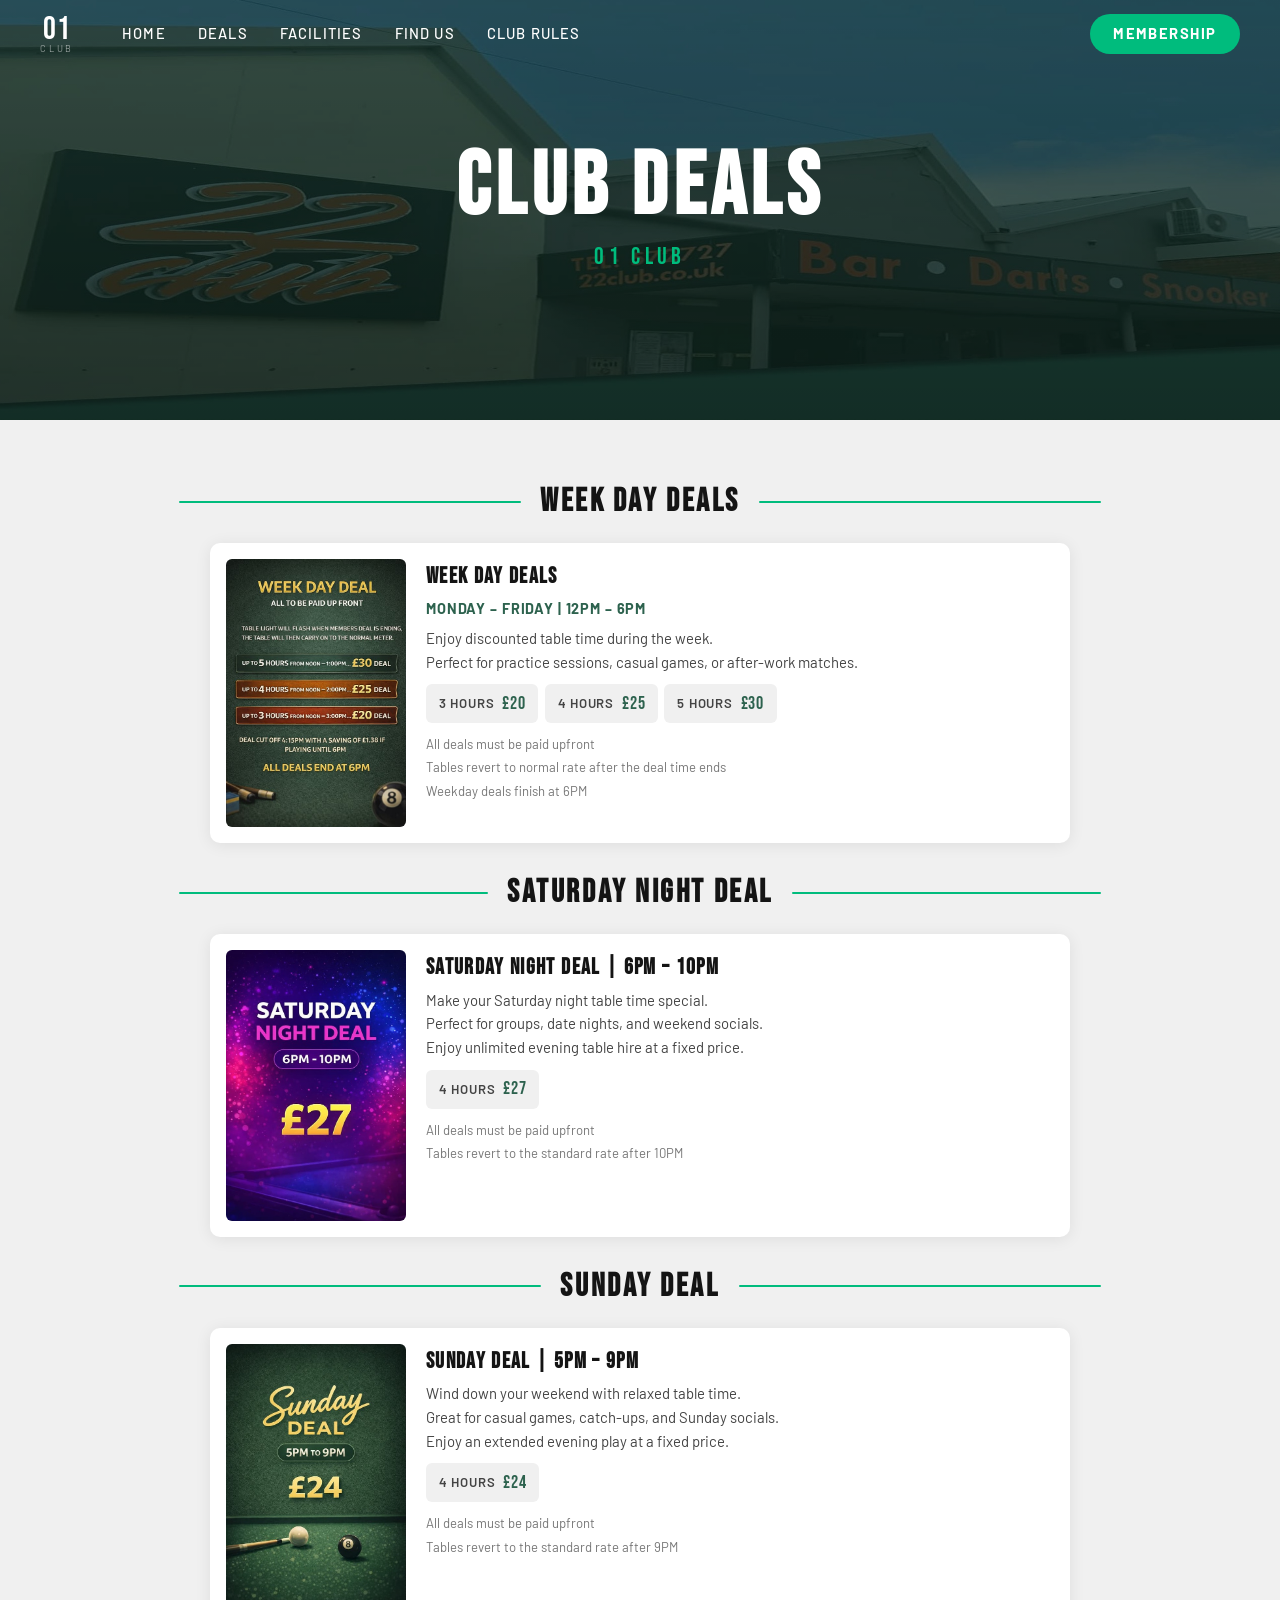
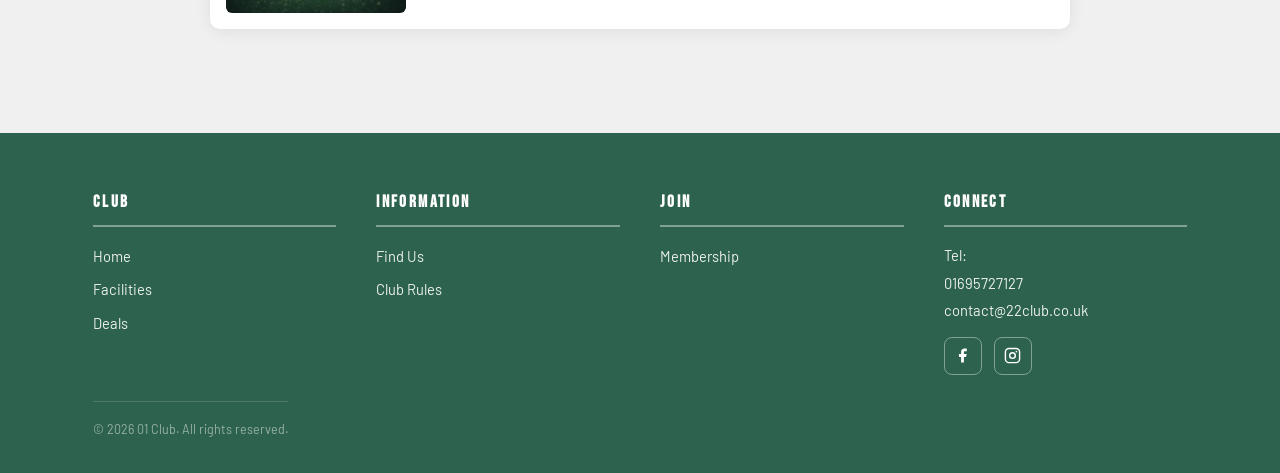
==== club-deals.html @ 0e2f5e34 "add club deals page" ====
<!DOCTYPE html>
<html lang="en">
<head>
    <meta charset="UTF-8" />
    <meta name="viewport" content="width=device-width, initial-scale=1.0" />
    <title>Club Deals – 01 Club</title>
    <meta name="description" content="01 Club is a social snooker and pool club offering professional tables, darts, and a fully stocked bar.">
    <link rel="preconnect" href="https://fonts.googleapis.com" fetchpriority="high" />
    <link rel="preconnect" href="https://fonts.gstatic.com" crossorigin fetchpriority="high" />
    <link href="https://fonts.googleapis.com/css2?family=Bebas+Neue&family=Barlow:wght@300;400;500;600;700&display=swap" rel="stylesheet" />
    <link rel="stylesheet" href="css/style.css" />
    <link rel="stylesheet" href="css/grid.css" />
</head>
<body>
    <!-- Navigation -->
    <nav class="site-nav" role="navigation" aria-label="Main navigation">
        <div class="nav-inner">
        <a href="index.html" class="nav-logo" aria-label="01 Club – Home">
            <span class="logo-number">01</span>
            <span class="logo-word">Club</span>
        </a>
        <ul class="nav-links" role="list">
            <li><a href="index.html">Home</a></li>
            <li><a href="club-deals.html">Deals</a></li>
            <li><a href="index.html#facilities">Facilities</a></li>
            <li><a href="index.html#find-us">Find Us</a></li>
            <li><a href="club-rules.html">Club Rules</a></li>
        </ul>
        <a href="membership.html" class="nav-cta" aria-current="page">Membership</a>
        <button class="hamburger" aria-controls="mobile-menu" aria-expanded="false" aria-label="Open navigation menu">
            <span></span><span></span><span></span>
        </button>
        </div>
    </nav>
    <!-- Mobile drawer -->
    <nav id="mobile-menu" class="mobile-drawer" aria-label="Mobile navigation">
        <ul role="list">
        <li><a href="index.html">Home</a></li>
        <li><a href="club-deals.html">Deals</a></li>
        <li><a href="index.html#facilities">Facilities</a></li>
        <li><a href="index.html#find-us">Find Us</a></li>
        <li><a href="club-rules.html">Club Rules</a></li>
        </ul>
    </nav>
    <!-- Hero -->
    <header class="hero" role="banner">
        <img src="images/club_deals_hero_banner.jpg" alt="01 Club bar area" fetchpriority="high" />
        <span class="hero-overlay" aria-hidden="true"></span>
        <div class="hero-content">
        <h1>Club Deals</h1>
        <p>01 Club</p>
        </div>
    </header>
    <!-- Main content -->
    <main>
        <!-- Week Day Deals -->
        <section class="deal-section" aria-labelledby="weekday-heading">
        <header class="section-header">
            <span class="rule-line" aria-hidden="true"></span>
            <h2 id="weekday-heading">Week Day Deals</h2>
            <span class="rule-line" aria-hidden="true"></span>
        </header>
        <article class="deal-card">
            <img src="images/weekday_deal_image.jpg" alt="Week Day Deal promotional image" class="deal-img" />
            <section class="deal-body">
            <h3>Week Day Deals</h3>
            <p class="deal-time">Monday – Friday | 12PM – 6PM</p>
            <p class="deal-desc">Enjoy discounted table time during the week.<br>Perfect for practice sessions, casual games, or after-work matches.</p>
            <ul class="deal-prices" role="list">
                <li><span class="deal-duration">3 Hours</span><span class="deal-price">£20</span></li>
                <li><span class="deal-duration">4 Hours</span><span class="deal-price">£25</span></li>
                <li><span class="deal-duration">5 Hours</span><span class="deal-price">£30</span></li>
            </ul>
            <ul class="deal-notes" role="list">
                <li>All deals must be paid upfront</li>
                <li>Tables revert to normal rate after the deal time ends</li>
                <li>Weekday deals finish at 6PM</li>
            </ul>
            </section>
        </article>
        </section>
        <!-- Saturday Night Deal -->
        <section class="deal-section" aria-labelledby="saturday-heading">
        <header class="section-header">
            <span class="rule-line" aria-hidden="true"></span>
            <h2 id="saturday-heading">Saturday Night Deal</h2>
            <span class="rule-line" aria-hidden="true"></span>
        </header>
        <article class="deal-card">
            <img src="images/saturday_night_deal_image.jpg" alt="Saturday Night Deal promotional image" class="deal-img" />
            <section class="deal-body">
            <h3>Saturday Night Deal | 6PM – 10PM</h3>
            <p class="deal-desc">Make your Saturday night table time special.<br>Perfect for groups, date nights, and weekend socials.<br>Enjoy unlimited evening table hire at a fixed price.</p>
            <ul class="deal-prices" role="list">
                <li><span class="deal-duration">4 Hours</span><span class="deal-price">£27</span></li>
            </ul>
            <ul class="deal-notes" role="list">
                <li>All deals must be paid upfront</li>
                <li>Tables revert to the standard rate after 10PM</li>
            </ul>
            </section>
        </article>
        </section>
        <!-- Sunday Deal -->
        <section class="deal-section" aria-labelledby="sunday-heading">
        <header class="section-header">
            <span class="rule-line" aria-hidden="true"></span>
            <h2 id="sunday-heading">Sunday Deal</h2>
            <span class="rule-line" aria-hidden="true"></span>
        </header>
        <article class="deal-card">
            <img src="images/sunday_deal_image.jpg" alt="Sunday Deal promotional image" class="deal-img" />
            <section class="deal-body">
            <h3>Sunday Deal | 5PM – 9PM</h3>
            <p class="deal-desc">Wind down your weekend with relaxed table time.<br>Great for casual games, catch-ups, and Sunday socials.<br>Enjoy an extended evening play at a fixed price.</p>
            <ul class="deal-prices" role="list">
                <li><span class="deal-duration">4 Hours</span><span class="deal-price">£24</span></li>
            </ul>
            <ul class="deal-notes" role="list">
                <li>All deals must be paid upfront</li>
                <li>Tables revert to the standard rate after 9PM</li>
            </ul>
            </section>
        </article>
        </section>
    </main>
    <!-- Footer -->
    <footer>
        <div class="footer-inner">
        <div class="footer-grid">
            <section class="footer-col" aria-labelledby="footer-club">
            <h3 id="footer-club">Club</h3>
            <ul role="list">
                <li><a href="index.html">Home</a></li>
                <li><a href="index.html#facilities">Facilities</a></li>
                <li><a href="club-deals.html">Deals</a></li>
            </ul>
            </section>
            <section class="footer-col" aria-labelledby="footer-info">
            <h3 id="footer-info">Information</h3>
            <ul role="list">
                <li><a href="index.html#find-us">Find Us</a></li>
                <li><a href="club-rules.html">Club Rules</a></li>
            </ul>
            </section>
            <section class="footer-col" aria-labelledby="footer-join">
            <h3 id="footer-join">Join</h3>
            <ul role="list">
                <li><a href="#top">Membership</a></li>
            </ul>
            </section>
            <section class="footer-col" aria-labelledby="footer-connect">
            <h3 id="footer-connect">Connect</h3>
            <address>
                <p>Tel: <a href="tel:01695727127">01695727127</a></p>
                <a href="mailto:contact@22club.co.uk">contact@22club.co.uk</a>
            </address>
            <nav class="social-links" aria-label="Social media links">
                <a href="https://www.facebook.com/22club/?locale=en_GB" target="_blank" rel="noopener noreferrer" aria-label="22 Club on Facebook (opens in new tab)">
                <svg viewBox="0 0 24 24" xmlns="http://www.w3.org/2000/svg" aria-hidden="true"><path d="M18 2h-3a5 5 0 0 0-5 5v3H7v4h3v8h4v-8h3l1-4h-4V7a1 1 0 0 1 1-1h3z"/></svg>
                </a>
                <a href="https://www.instagram.com/22club_ormskirk/?hl=en-gb" target="_blank" rel="noopener noreferrer" aria-label="22 Club on Instagram (opens in new tab)">
                <svg viewBox="0 0 24 24" xmlns="http://www.w3.org/2000/svg" aria-hidden="true">
                    <rect x="2" y="2" width="20" height="20" rx="5" ry="5" fill="none" stroke="currentColor" stroke-width="2"/>
                    <circle cx="12" cy="12" r="4" fill="none" stroke="currentColor" stroke-width="2"/>
                    <circle cx="17.5" cy="6.5" r="1.2"/>
                </svg>
                </a>
            </nav>
            </section>
        </div>
        <small class="footer-bar">&copy; <span id="yr"></span> 01 Club. All rights reserved.</small>
        </div>
    </footer>
    <!-- Scripts -->
    <script src="js/membership.js"></script>
</body>
</html>
---- css/style.css ----
/* ---------- Global Styles ---------- */
:root {
  --green:      #00BC7D;
  --green-dark: #2D624E;
  --orange:     #CB752E;
  --bg:         #F0F0F0;
  --text:       #141414;
  --text-muted: #444;
  --white:      #fff;
  --nav-h:      68px;
}
*, *::before, *::after { box-sizing: border-box; margin: 0; padding: 0; }
html { scroll-behavior: smooth; }
body { font-family: 'Barlow', sans-serif; background: var(--bg); color: var(--text); font-size: 16px; line-height: 1.6; }
a { text-decoration: none; color: inherit; }
ul { list-style: none; }
img { display: block; max-width: 100%; }
/* ---------- Navigation Bar ---------- */
.site-nav {
  position: fixed;
  inset: 0 0 auto;
  z-index: 100;
  height: var(--nav-h);
  display: flex;
  align-items: center;
  padding: 0 2rem;
  background: transparent;
  transition: background 0.3s ease, backdrop-filter 0.3s ease;
}
.site-nav.scrolled {
  background: rgba(0,0,0,0.82);
  backdrop-filter: blur(6px);
  -webkit-backdrop-filter: blur(6px);
}
.nav-logo { display: flex; flex-direction: column; align-items: center; color: var(--white); flex-shrink: 0; line-height: 1; }
.nav-logo .logo-number { font-family: 'Bebas Neue', sans-serif; font-size: 2rem; letter-spacing: 0.04em; }
.nav-logo .logo-word { font-weight: 300; font-size: 0.58rem; letter-spacing: 0.3em; text-transform: uppercase; color: rgba(255,255,255,0.7); margin-top: -2px; }
.nav-links { display: flex; align-items: center; flex: 1; }
.nav-links li a,
.nav-cta {
  display: inline-block;
  color: var(--white);
  font-size: 0.92rem;
  font-weight: 500;
  letter-spacing: 0.08em;
  text-transform: uppercase;
  padding: 0.5rem 1rem;
  border-radius: 4px;
  white-space: nowrap;
  transition: transform 0.2s ease, color 0.2s ease, background 0.2s ease;
}
.nav-links li a:hover { transform: translateY(-3px); color: var(--green); }
.nav-cta { background: var(--green); font-weight: 700; letter-spacing: 0.1em; padding: 0.52rem 1.45rem; border-radius: 50px; margin-left: auto; flex-shrink: 0; }
.nav-cta:hover { background: #00a86e; transform: translateY(-3px); color: var(--white); }
/* ---------- Hamburger (ai generated) ---------- */
.hamburger { display: none; flex-direction: column; gap: 5px; background: none; border: none; cursor: pointer; padding: 6px; margin-left: 0.75rem; flex-shrink: 0; }
.hamburger:focus-visible { outline: 3px solid var(--green); outline-offset: 2px; }
.hamburger span { display: block; width: 26px; height: 2px; background: var(--white); border-radius: 2px; transition: transform 0.3s ease, opacity 0.3s ease; }
.hamburger[aria-expanded="true"] span:nth-child(1) { transform: translateY(7px) rotate(45deg); }
.hamburger[aria-expanded="true"] span:nth-child(2) { opacity: 0; }
.hamburger[aria-expanded="true"] span:nth-child(3) { transform: translateY(-7px) rotate(-45deg); }
/* ---------- Mobile Drawer ---------- */
.mobile-drawer {
  position: fixed;
  top: var(--nav-h); left: 0; right: 0;
  background: var(--green-dark);
  z-index: 99;
  padding: 1.5rem 2rem 2rem;
  border-top: 2px solid var(--green);
  opacity: 0;
  transform: translateY(-8px);
  pointer-events: none;
  visibility: hidden;
  transition: transform 0.3s ease, opacity 0.3s ease, visibility 0.3s ease;
}
.mobile-drawer.open { opacity: 1; transform: translateY(0); pointer-events: all; visibility: visible; }
.mobile-drawer ul { display: flex; flex-direction: column; }
.mobile-drawer ul li a {
  display: block; color: var(--white); font-size: 1rem; font-weight: 500;
  letter-spacing: 0.08em; text-transform: uppercase;
  padding: 0.75rem 0; border-bottom: 1px solid rgba(255,255,255,0.12);
  transition: color 0.2s, padding-left 0.2s;
}
.mobile-drawer ul li:last-child a { border-bottom: none; }
.mobile-drawer ul li a:hover { color: var(--green); padding-left: 6px; }
.mobile-drawer .mobile-cta { display: inline-block; margin-top: 1.25rem; background: var(--green); color: var(--white); font-weight: 700; font-size: 0.9rem; letter-spacing: 0.1em; text-transform: uppercase; padding: 0.7rem 1.6rem; border-radius: 50px; }
/* ---------- Hero ---------- */
.hero { position: relative; height: 420px; display: flex; align-items: center; justify-content: center; overflow: hidden; }
.hero img { position: absolute; inset: 0; width: 100%; height: 100%; object-fit: cover; filter: brightness(0.62); }
.hero-overlay { position: absolute; inset: 0; background: linear-gradient(to bottom, rgba(0,0,0,0.05) 0%, rgba(0,0,0,0.35) 100%); }
.hero-content { position: relative; z-index: 1; text-align: center; }
.hero-content h1 { font-family: 'Bebas Neue', sans-serif; font-size: clamp(3rem, 8vw, 5.5rem); letter-spacing: 0.06em; color: var(--white); line-height: 1; }
.hero-content p { font-family: 'Bebas Neue', sans-serif; font-size: clamp(1.1rem, 3vw, 1.5rem); letter-spacing: 0.18em; color: var(--green); margin-top: 0.4rem; }
/* ---------- Section Header ---------- */
.section-header { display: flex; align-items: center; gap: 1.2rem; width: 80%; margin: 0 auto 2rem; }
.section-header .rule-line { flex: 1; height: 2px; background: var(--green); border-radius: 2px; }
.section-header h2 { font-family: 'Bebas Neue', sans-serif; font-size: 2rem; letter-spacing: 0.08em; color: var(--text); white-space: nowrap; }
/* ---------- Sections ---------- */
.eligibility { margin-bottom: 3.5rem; }
.eligibility p { text-align: center; font-size: 1rem; color: var(--text-muted); max-width: 620px; margin: 0 auto; line-height: 1.75; }
.costs { margin-bottom: 3.5rem; }
.costs-subtitle { text-align: center; font-size: 0.85rem; font-weight: 600; letter-spacing: 0.12em; text-transform: uppercase; color: #555; margin-bottom: 1.6rem; }
.costs-table { width: 100%; border-collapse: collapse; background: var(--white); border-radius: 8px; overflow: hidden; box-shadow: 0 2px 16px rgba(0,0,0,0.08); }
.costs-table tr { border-bottom: 1px solid rgba(0,0,0,0.06); }
.costs-table tr:last-child { border-bottom: none; }
.costs-table td { padding: 1.1rem 1.6rem; font-size: 0.97rem; }
.costs-table td:first-child { font-weight: 500; }
.costs-table td:last-child { text-align: right; font-family: 'Bebas Neue', sans-serif; font-size: 1.2rem; letter-spacing: 0.04em; color: var(--green-dark); }
.costs-table .note { font-size: 0.8rem; font-weight: 400; color: #555; display: block; margin-top: 3px; }
.form-section { text-align: center; }
.form-icon-wrap { display: flex; align-items: center; justify-content: center; width: 68px; height: 68px; background: var(--orange); border-radius: 50%; margin: 0 auto 1.25rem; }
.form-icon-wrap svg { width: 32px; height: 32px; fill: var(--white); }
.download-btn {
  display: inline-block; color: var(--orange); font-size: 0.95rem; font-weight: 700;
  letter-spacing: 0.06em; text-transform: uppercase; font-family: 'Barlow', sans-serif;
  background: none; border: none; border-bottom: 2px solid var(--orange); padding-bottom: 3px;
  cursor: pointer; transition: transform 0.2s ease, color 0.2s ease, border-color 0.2s ease;
}
.download-btn:hover { transform: translateY(-3px); color: #b8621f; border-color: #b8621f; }
.download-btn:focus-visible { outline: 3px solid var(--orange); outline-offset: 4px; border-radius: 2px; }
.form-notice { font-size: 0.85rem; color: #555; margin: 1.5rem auto 0; max-width: 500px; line-height: 1.7; }
/* ---------- Modal ---------- (ai generated) */
.modal-backdrop { display: none; position: fixed; inset: 0; z-index: 200; background: rgba(0,0,0,0); transition: background 0.3s ease; align-items: center; justify-content: center; }
.modal-backdrop.visible { display: flex; background: rgba(0,0,0,0.75); }
.modal-box {
  background: var(--white); border-radius: 12px; max-width: 540px; width: 92%; max-height: 88vh;
  overflow: hidden; display: flex; flex-direction: column;
  box-shadow: 0 24px 80px rgba(0,0,0,0.4);
  transform: scale(0.88) translateY(24px); opacity: 0;
  transition: transform 0.35s cubic-bezier(0.34,1.56,0.64,1), opacity 0.3s ease;
}
.modal-backdrop.visible .modal-box { transform: scale(1) translateY(0); opacity: 1; }
.modal-header { display: flex; align-items: center; justify-content: space-between; padding: 1rem 1.25rem 1rem 1.5rem; background: var(--green-dark); border-bottom: 1px solid rgba(0,0,0,0.08); }
.modal-header h2 { font-family: 'Bebas Neue', sans-serif; font-size: 1.3rem; letter-spacing: 0.08em; color: var(--white); }
.modal-close { background: none; border: none; cursor: pointer; color: var(--white); width: 36px; height: 36px; border-radius: 50%; display: flex; align-items: center; justify-content: center; font-size: 1.4rem; transition: background 0.2s; }
.modal-close:hover { background: rgba(255,255,255,0.15); }
.modal-close:focus-visible { outline: 3px solid var(--green); outline-offset: 2px; }
.modal-body { overflow-y: auto; flex: 1; }
.modal-body img { width: 100%; display: block; }
.modal-footer { display: flex; align-items: center; justify-content: space-between; gap: 1rem; padding: 1rem 1.5rem; background: var(--bg); border-top: 1px solid rgba(0,0,0,0.08); }
.modal-footer p { font-size: 0.8rem; color: #555; }
.modal-download-link {
  display: inline-flex; align-items: center; gap: 0.4rem;
  background: var(--orange); color: var(--white); font-size: 0.8rem; font-weight: 700;
  letter-spacing: 0.08em; text-transform: uppercase; padding: 0.55rem 1.1rem;
  border-radius: 4px; white-space: nowrap; transition: transform 0.2s ease, background 0.2s ease;
}
.modal-download-link:hover { transform: translateY(-2px); background: #b8621f; }
.modal-download-link svg { width: 14px; height: 14px; fill: var(--white); }
/* ---------- Footer ----------*/
footer { background: var(--green-dark); color: var(--white); padding: 3.5rem 2rem 2rem; }
.footer-col h3 { font-family: 'Bebas Neue', sans-serif; font-size: 1.05rem; letter-spacing: 0.14em; padding-bottom: 0.55rem; border-bottom: 2px solid rgba(255,255,255,0.4); margin-bottom: 1rem; }
.footer-col ul li { margin-bottom: 0.5rem; }
.footer-col ul li a,
.footer-col address a { color: rgba(255,255,255,0.9); font-size: 0.92rem; display: inline-block; transition: transform 0.2s ease, color 0.2s ease; }
.footer-col ul li a:hover,
.footer-col address a:hover { transform: translateY(-3px); color: var(--white); }
.footer-col p { font-size: 0.92rem; color: rgba(255,255,255,0.9); line-height: 1.7; }
.footer-col address { font-style: normal; }
.footer-col address a { display: block; margin-top: 0.2rem; }
.social-links { display: flex; gap: 0.75rem; margin-top: 0.9rem; }
.social-links a { display: inline-flex; align-items: center; justify-content: center; width: 38px; height: 38px; border: 1.5px solid rgba(255,255,255,0.4); border-radius: 8px; color: var(--white); transition: transform 0.2s ease, background 0.2s ease, border-color 0.2s ease; }
.social-links a:hover { transform: translateY(-3px); background: rgba(255,255,255,0.12); border-color: rgba(255,255,255,0.75); }
.social-links a:focus-visible { outline: 3px solid var(--green); outline-offset: 2px; }
.social-links svg { width: 17px; height: 17px; fill: currentColor; }
.footer-bar { border-top: 1px solid rgba(255,255,255,0.15); padding-top: 1.25rem; text-align: center; font-size: 0.78rem; color: rgba(255,255,255,0.5); }
/* ---------- Club Rules ---------- */
.rules-notice { text-align: center; color: var(--orange); font-size: 0.95rem; margin-bottom: 1.75rem; }
.rules-list { max-width: 620px; margin: 0 auto; padding-left: 1.25rem; }
.rules-list li { font-size: 0.97rem; color: var(--text); padding: 0.4rem 0; }
.rules-final { text-align: center; font-weight: 700; font-size: 1rem; color: var(--text); margin-top: 2rem; }
/* ---------- Deals (ai generated) ---------- */
.deal-section { margin-bottom: 1.5rem; }
.deal-card { display: flex; align-items: stretch; gap: 1.25rem; background: var(--white); border-radius: 10px; overflow: hidden; box-shadow: 0 2px 16px rgba(0,0,0,0.08); padding: 1rem; max-width: 860px; margin: 0 auto; }
.deal-img { width: 180px; flex-shrink: 0; border-radius: 6px; object-fit: cover; }
.deal-body { flex: 1; }
.deal-body h3 { font-family: 'Bebas Neue', sans-serif; font-size: 1.4rem; letter-spacing: 0.06em; color: var(--text); margin-bottom: 0.15rem; }
.deal-time { font-size: 0.9rem; font-weight: 700; color: var(--green-dark); letter-spacing: 0.06em; text-transform: uppercase; margin-bottom: 0.4rem; }
.deal-desc { font-size: 0.93rem; color: var(--text-muted); line-height: 1.6; margin-bottom: 0.6rem; }
.deal-prices { display: flex; flex-wrap: wrap; gap: 0.4rem; margin-bottom: 0.6rem; }
.deal-prices li { display: flex; align-items: center; gap: 0.5rem; background: var(--bg); border-radius: 6px; padding: 0.3rem 0.8rem; }
.deal-duration { font-size: 0.82rem; font-weight: 600; color: var(--text-muted); text-transform: uppercase; letter-spacing: 0.06em; }
.deal-price { font-family: 'Bebas Neue', sans-serif; font-size: 1.15rem; color: var(--green-dark); letter-spacing: 0.04em; }
.deal-notes { margin-top: 0; }
.deal-notes li { font-size: 0.82rem; color: #777; padding: 0.08rem 0; }
.deal-section .section-header { margin-bottom: 1rem; }
@media (max-width: 600px) {
  .deal-card { flex-direction: column; padding: 0.85rem; }
  .deal-img { width: 100%; height: auto; max-height: none; object-fit: contain; border-radius: 4px; }
}
---- css/grid.css ----
/*---------- Navbar ----------*/
.nav-inner {
  width: 100%;
  max-width: 1200px;
  margin: 0 auto;
  display: flex;
  align-items: center;
  gap: 2rem;
}
/* ---------- Main ---------- */
main {
  max-width: 1200px;
  width: 90%;
  margin: 0 auto;
  padding: 3.5rem 0 5rem;
}
/* ---------- Footer Grid Layout ---------- */
.footer-inner {
  max-width: 1200px;
  width: 90%;
  margin: 0 auto;
}
.footer-grid {
  display: grid;
  grid-template-columns: repeat(4, 1fr);
  gap: 2.5rem;
  margin-bottom: 2.5rem;
}
/* ---------- Responsive ---------- */
@media (max-width: 820px) {
  .nav-links     { display: none; }
  .hamburger     { display: flex; }
  .nav-cta       { margin-left: auto; }

  .footer-grid { grid-template-columns: 1fr 1fr; }
  .section-header { width: 92%; }
}
@media (max-width: 480px) {
  .footer-grid { grid-template-columns: 1fr; }
  .hero        { height: 300px; }
  .section-header { width: 100%; }
}
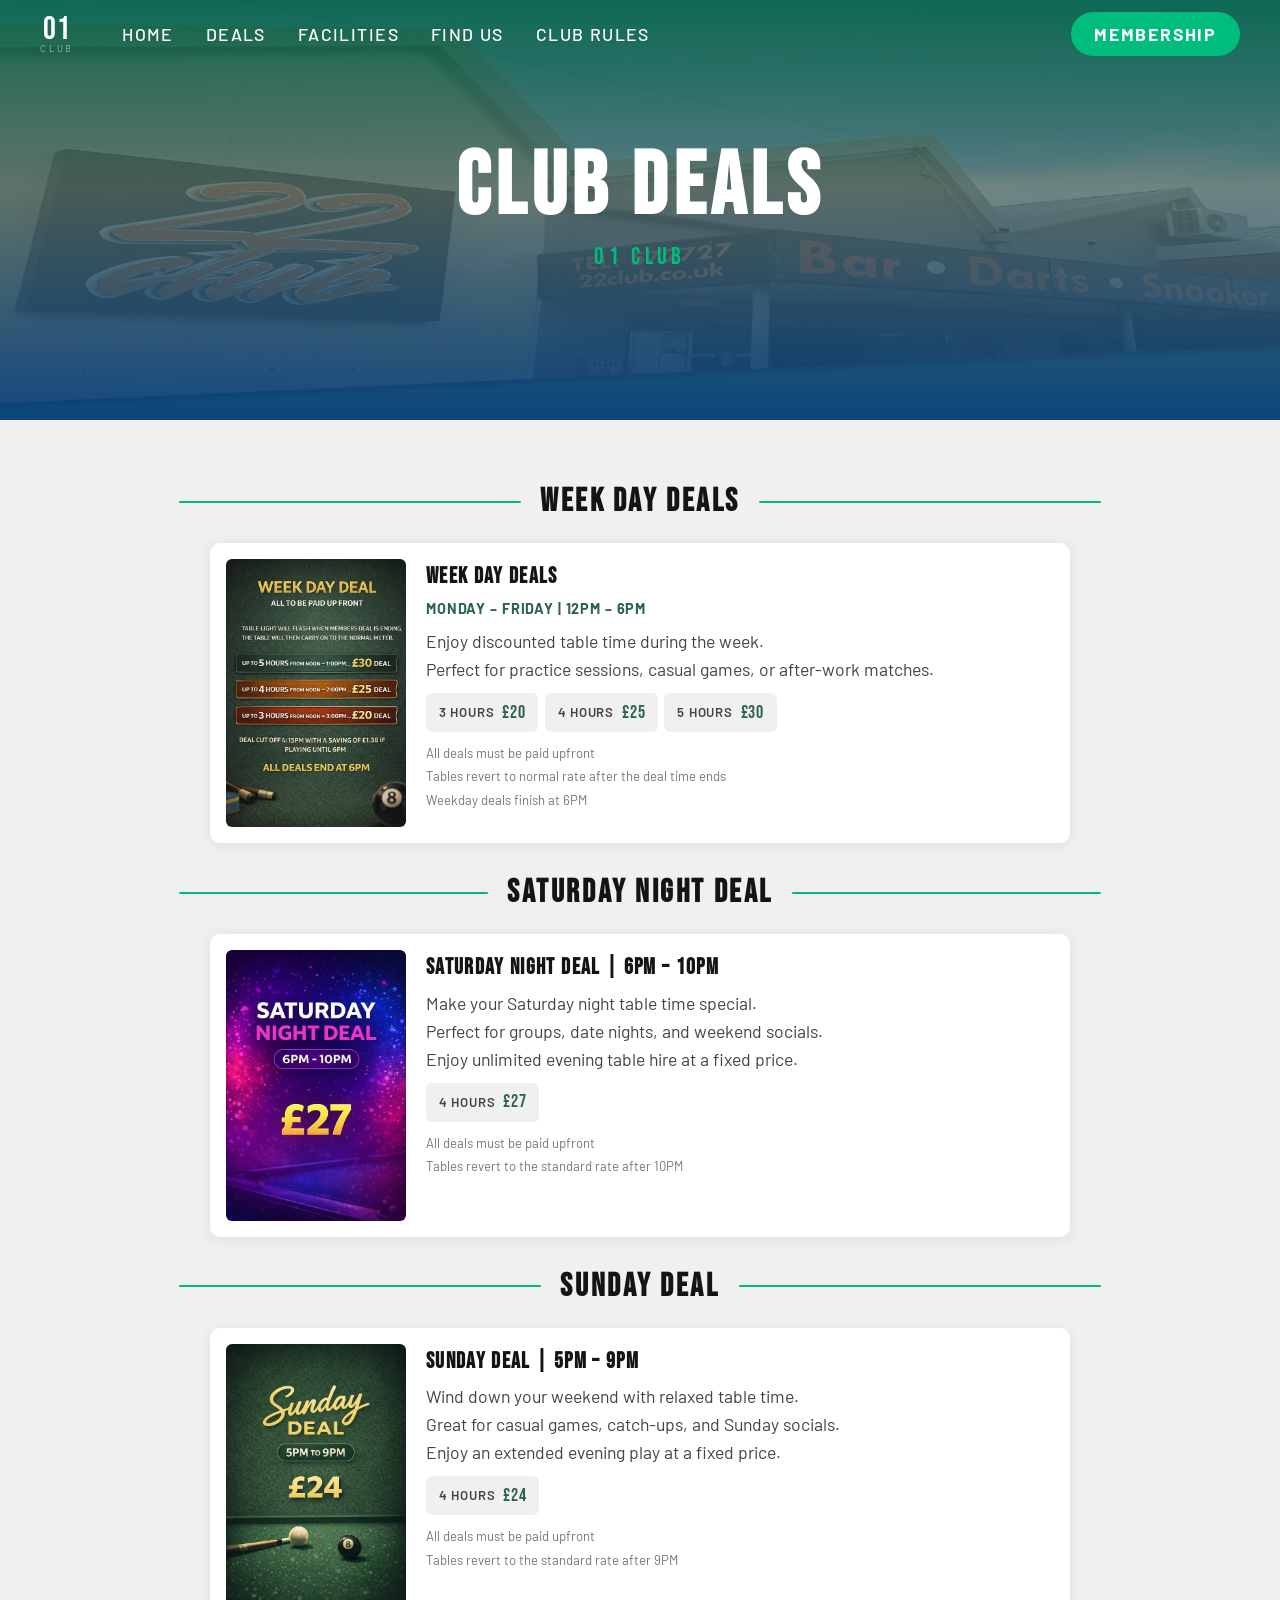
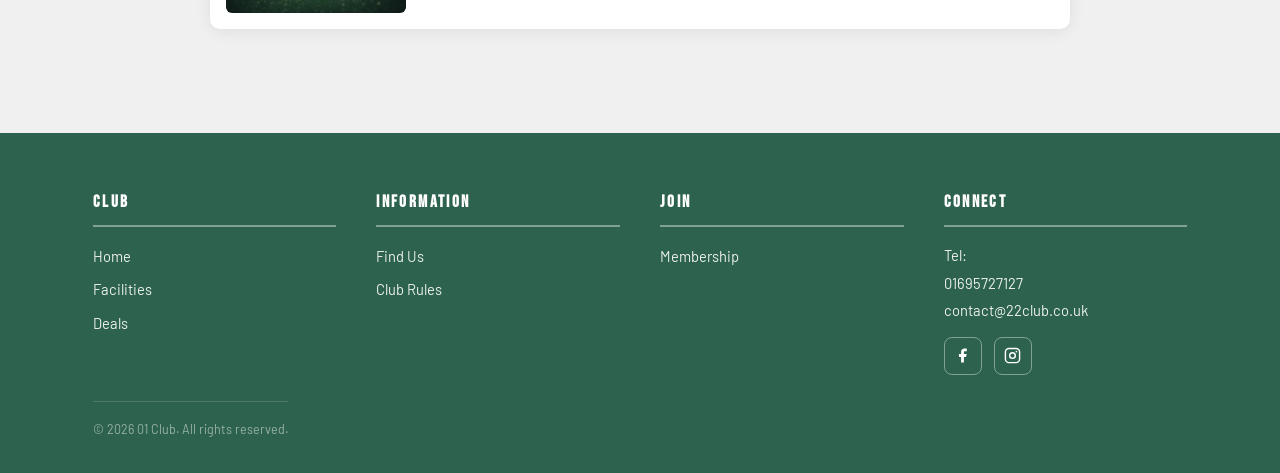
==== commit 51778b7f: "Improve accessibility and visual hierarchy across 22 Club redesign Cleaned redundant ARIA usage and " ====
--- a/club-deals.html
+++ b/club-deals.html
@@ -13,165 +13,172 @@
 </head>
 <body>
     <!-- Navigation -->
-    <nav class="site-nav" role="navigation" aria-label="Main navigation">
+    <nav class="site-nav">
         <div class="nav-inner">
-        <a href="index.html" class="nav-logo" aria-label="01 Club – Home">
-            <span class="logo-number">01</span>
-            <span class="logo-word">Club</span>
-        </a>
-        <ul class="nav-links" role="list">
+            <a href="index.html" class="nav-logo">
+                <span class="logo-number">01</span>
+                <span class="logo-word">Club</span>
+            </a>
+            <ul class="nav-links">
+                <li><a href="index.html">Home</a></li>
+                <li><a href="club-deals.html">Deals</a></li>
+                <li><a href="index.html#facilities">Facilities</a></li>
+                <li><a href="index.html#find-us">Find Us</a></li>
+                <li><a href="club-rules.html">Club Rules</a></li>
+            </ul>
+            <a href="membership.html" class="nav-cta" aria-current="page">Membership</a>
+            <button class="hamburger" aria-controls="mobile-menu" aria-expanded="false" aria-label="Open navigation menu">
+                <span></span><span></span><span></span>
+            </button>
+        </div>
+    </nav>
+
+    <!-- Mobile drawer -->
+    <nav id="mobile-menu" class="mobile-drawer">
+        <ul>
             <li><a href="index.html">Home</a></li>
             <li><a href="club-deals.html">Deals</a></li>
             <li><a href="index.html#facilities">Facilities</a></li>
             <li><a href="index.html#find-us">Find Us</a></li>
             <li><a href="club-rules.html">Club Rules</a></li>
         </ul>
-        <a href="membership.html" class="nav-cta" aria-current="page">Membership</a>
-        <button class="hamburger" aria-controls="mobile-menu" aria-expanded="false" aria-label="Open navigation menu">
-            <span></span><span></span><span></span>
-        </button>
-        </div>
     </nav>
-    <!-- Mobile drawer -->
-    <nav id="mobile-menu" class="mobile-drawer" aria-label="Mobile navigation">
-        <ul role="list">
-        <li><a href="index.html">Home</a></li>
-        <li><a href="club-deals.html">Deals</a></li>
-        <li><a href="index.html#facilities">Facilities</a></li>
-        <li><a href="index.html#find-us">Find Us</a></li>
-        <li><a href="club-rules.html">Club Rules</a></li>
-        </ul>
-    </nav>
+
     <!-- Hero -->
-    <header class="hero" role="banner">
+    <header class="hero">
         <img src="images/club_deals_hero_banner.jpg" alt="01 Club bar area" fetchpriority="high" />
         <span class="hero-overlay" aria-hidden="true"></span>
         <div class="hero-content">
-        <h1>Club Deals</h1>
-        <p>01 Club</p>
+            <h1>Club Deals</h1>
+            <p>01 Club</p>
         </div>
     </header>
+
     <!-- Main content -->
     <main>
         <!-- Week Day Deals -->
         <section class="deal-section" aria-labelledby="weekday-heading">
-        <header class="section-header">
-            <span class="rule-line" aria-hidden="true"></span>
-            <h2 id="weekday-heading">Week Day Deals</h2>
-            <span class="rule-line" aria-hidden="true"></span>
-        </header>
-        <article class="deal-card">
-            <img src="images/weekday_deal_image.jpg" alt="Week Day Deal promotional image" class="deal-img" />
-            <section class="deal-body">
-            <h3>Week Day Deals</h3>
-            <p class="deal-time">Monday – Friday | 12PM – 6PM</p>
-            <p class="deal-desc">Enjoy discounted table time during the week.<br>Perfect for practice sessions, casual games, or after-work matches.</p>
-            <ul class="deal-prices" role="list">
-                <li><span class="deal-duration">3 Hours</span><span class="deal-price">£20</span></li>
-                <li><span class="deal-duration">4 Hours</span><span class="deal-price">£25</span></li>
-                <li><span class="deal-duration">5 Hours</span><span class="deal-price">£30</span></li>
-            </ul>
-            <ul class="deal-notes" role="list">
-                <li>All deals must be paid upfront</li>
-                <li>Tables revert to normal rate after the deal time ends</li>
-                <li>Weekday deals finish at 6PM</li>
-            </ul>
-            </section>
-        </article>
+            <header class="section-header">
+                <span class="rule-line" aria-hidden="true"></span>
+                <h2 id="weekday-heading">Week Day Deals</h2>
+                <span class="rule-line" aria-hidden="true"></span>
+            </header>
+            <article class="deal-card">
+                <img src="images/weekday_deal_image.jpg" alt="Week Day Deal promotional image" class="deal-img" />
+                <section class="deal-body">
+                    <h3>Week Day Deals</h3>
+                    <p class="deal-time">Monday – Friday | 12PM – 6PM</p>
+                    <p class="deal-desc">Enjoy discounted table time during the week.<br>Perfect for practice sessions, casual games, or after-work matches.</p>
+                    <ul class="deal-prices">
+                        <li><span class="deal-duration">3 Hours</span><span class="deal-price">£20</span></li>
+                        <li><span class="deal-duration">4 Hours</span><span class="deal-price">£25</span></li>
+                        <li><span class="deal-duration">5 Hours</span><span class="deal-price">£30</span></li>
+                    </ul>
+                    <ul class="deal-notes">
+                        <li>All deals must be paid upfront</li>
+                        <li>Tables revert to normal rate after the deal time ends</li>
+                        <li>Weekday deals finish at 6PM</li>
+                    </ul>
+                </section>
+            </article>
         </section>
+
         <!-- Saturday Night Deal -->
         <section class="deal-section" aria-labelledby="saturday-heading">
-        <header class="section-header">
-            <span class="rule-line" aria-hidden="true"></span>
-            <h2 id="saturday-heading">Saturday Night Deal</h2>
-            <span class="rule-line" aria-hidden="true"></span>
-        </header>
-        <article class="deal-card">
-            <img src="images/saturday_night_deal_image.jpg" alt="Saturday Night Deal promotional image" class="deal-img" />
-            <section class="deal-body">
-            <h3>Saturday Night Deal | 6PM – 10PM</h3>
-            <p class="deal-desc">Make your Saturday night table time special.<br>Perfect for groups, date nights, and weekend socials.<br>Enjoy unlimited evening table hire at a fixed price.</p>
-            <ul class="deal-prices" role="list">
-                <li><span class="deal-duration">4 Hours</span><span class="deal-price">£27</span></li>
-            </ul>
-            <ul class="deal-notes" role="list">
-                <li>All deals must be paid upfront</li>
-                <li>Tables revert to the standard rate after 10PM</li>
-            </ul>
-            </section>
-        </article>
+            <header class="section-header">
+                <span class="rule-line" aria-hidden="true"></span>
+                <h2 id="saturday-heading">Saturday Night Deal</h2>
+                <span class="rule-line" aria-hidden="true"></span>
+            </header>
+            <article class="deal-card">
+                <img src="images/saturday_night_deal_image.jpg" alt="Saturday Night Deal promotional image" class="deal-img" />
+                <section class="deal-body">
+                    <h3>Saturday Night Deal | 6PM – 10PM</h3>
+                    <p class="deal-desc">Make your Saturday night table time special.<br>Perfect for groups, date nights, and weekend socials.<br>Enjoy unlimited evening table hire at a fixed price.</p>
+                    <ul class="deal-prices">
+                        <li><span class="deal-duration">4 Hours</span><span class="deal-price">£27</span></li>
+                    </ul>
+                    <ul class="deal-notes">
+                        <li>All deals must be paid upfront</li>
+                        <li>Tables revert to the standard rate after 10PM</li>
+                    </ul>
+                </section>
+            </article>
         </section>
+
         <!-- Sunday Deal -->
         <section class="deal-section" aria-labelledby="sunday-heading">
-        <header class="section-header">
-            <span class="rule-line" aria-hidden="true"></span>
-            <h2 id="sunday-heading">Sunday Deal</h2>
-            <span class="rule-line" aria-hidden="true"></span>
-        </header>
-        <article class="deal-card">
-            <img src="images/sunday_deal_image.jpg" alt="Sunday Deal promotional image" class="deal-img" />
-            <section class="deal-body">
-            <h3>Sunday Deal | 5PM – 9PM</h3>
-            <p class="deal-desc">Wind down your weekend with relaxed table time.<br>Great for casual games, catch-ups, and Sunday socials.<br>Enjoy an extended evening play at a fixed price.</p>
-            <ul class="deal-prices" role="list">
-                <li><span class="deal-duration">4 Hours</span><span class="deal-price">£24</span></li>
-            </ul>
-            <ul class="deal-notes" role="list">
-                <li>All deals must be paid upfront</li>
-                <li>Tables revert to the standard rate after 9PM</li>
-            </ul>
-            </section>
-        </article>
+            <header class="section-header">
+                <span class="rule-line" aria-hidden="true"></span>
+                <h2 id="sunday-heading">Sunday Deal</h2>
+                <span class="rule-line" aria-hidden="true"></span>
+            </header>
+            <article class="deal-card">
+                <img src="images/sunday_deal_image.jpg" alt="Sunday Deal promotional image" class="deal-img" />
+                <section class="deal-body">
+                    <h3>Sunday Deal | 5PM – 9PM</h3>
+                    <p class="deal-desc">Wind down your weekend with relaxed table time.<br>Great for casual games, catch-ups, and Sunday socials.<br>Enjoy an extended evening play at a fixed price.</p>
+                    <ul class="deal-prices">
+                        <li><span class="deal-duration">4 Hours</span><span class="deal-price">£24</span></li>
+                    </ul>
+                    <ul class="deal-notes">
+                        <li>All deals must be paid upfront</li>
+                        <li>Tables revert to the standard rate after 9PM</li>
+                    </ul>
+                </section>
+            </article>
         </section>
     </main>
+
     <!-- Footer -->
     <footer>
         <div class="footer-inner">
-        <div class="footer-grid">
-            <section class="footer-col" aria-labelledby="footer-club">
-            <h3 id="footer-club">Club</h3>
-            <ul role="list">
-                <li><a href="index.html">Home</a></li>
-                <li><a href="index.html#facilities">Facilities</a></li>
-                <li><a href="club-deals.html">Deals</a></li>
-            </ul>
-            </section>
-            <section class="footer-col" aria-labelledby="footer-info">
-            <h3 id="footer-info">Information</h3>
-            <ul role="list">
-                <li><a href="index.html#find-us">Find Us</a></li>
-                <li><a href="club-rules.html">Club Rules</a></li>
-            </ul>
-            </section>
-            <section class="footer-col" aria-labelledby="footer-join">
-            <h3 id="footer-join">Join</h3>
-            <ul role="list">
-                <li><a href="#top">Membership</a></li>
-            </ul>
-            </section>
-            <section class="footer-col" aria-labelledby="footer-connect">
-            <h3 id="footer-connect">Connect</h3>
-            <address>
-                <p>Tel: <a href="tel:01695727127">01695727127</a></p>
-                <a href="mailto:contact@22club.co.uk">contact@22club.co.uk</a>
-            </address>
-            <nav class="social-links" aria-label="Social media links">
-                <a href="https://www.facebook.com/22club/?locale=en_GB" target="_blank" rel="noopener noreferrer" aria-label="22 Club on Facebook (opens in new tab)">
-                <svg viewBox="0 0 24 24" xmlns="http://www.w3.org/2000/svg" aria-hidden="true"><path d="M18 2h-3a5 5 0 0 0-5 5v3H7v4h3v8h4v-8h3l1-4h-4V7a1 1 0 0 1 1-1h3z"/></svg>
-                </a>
-                <a href="https://www.instagram.com/22club_ormskirk/?hl=en-gb" target="_blank" rel="noopener noreferrer" aria-label="22 Club on Instagram (opens in new tab)">
-                <svg viewBox="0 0 24 24" xmlns="http://www.w3.org/2000/svg" aria-hidden="true">
-                    <rect x="2" y="2" width="20" height="20" rx="5" ry="5" fill="none" stroke="currentColor" stroke-width="2"/>
-                    <circle cx="12" cy="12" r="4" fill="none" stroke="currentColor" stroke-width="2"/>
-                    <circle cx="17.5" cy="6.5" r="1.2"/>
-                </svg>
-                </a>
-            </nav>
-            </section>
-        </div>
-        <small class="footer-bar">&copy; <span id="yr"></span> 01 Club. All rights reserved.</small>
+            <div class="footer-grid">
+                <section class="footer-col" aria-labelledby="footer-club">
+                    <h3 id="footer-club">Club</h3>
+                    <ul>
+                        <li><a href="index.html">Home</a></li>
+                        <li><a href="index.html#facilities">Facilities</a></li>
+                        <li><a href="club-deals.html">Deals</a></li>
+                    </ul>
+                </section>
+                <section class="footer-col" aria-labelledby="footer-info">
+                    <h3 id="footer-info">Information</h3>
+                    <ul>
+                        <li><a href="index.html#find-us">Find Us</a></li>
+                        <li><a href="club-rules.html">Club Rules</a></li>
+                    </ul>
+                </section>
+                <section class="footer-col" aria-labelledby="footer-join">
+                    <h3 id="footer-join">Join</h3>
+                    <ul>
+                        <li><a href="#top">Membership</a></li>
+                    </ul>
+                </section>
+                <section class="footer-col" aria-labelledby="footer-connect">
+                    <h3 id="footer-connect">Connect</h3>
+                    <address>
+                        <p>Tel: <a href="tel:01695727127">01695727127</a></p>
+                        <a href="mailto:contact@22club.co.uk">contact@22club.co.uk</a>
+                    </address>
+                    <nav class="social-links" aria-label="Social media links">
+                        <a href="https://www.facebook.com/22club/?locale=en_GB" target="_blank" rel="noopener noreferrer" aria-label="22 Club on Facebook (opens in new tab)">
+                            <svg viewBox="0 0 24 24" xmlns="http://www.w3.org/2000/svg" aria-hidden="true"><path d="M18 2h-3a5 5 0 0 0-5 5v3H7v4h3v8h4v-8h3l1-4h-4V7a1 1 0 0 1 1-1h3z"/></svg>
+                        </a>
+                        <a href="https://www.instagram.com/22club_ormskirk/?hl=en-gb" target="_blank" rel="noopener noreferrer" aria-label="22 Club on Instagram (opens in new tab)">
+                            <svg viewBox="0 0 24 24" xmlns="http://www.w3.org/2000/svg" aria-hidden="true">
+                                <rect x="2" y="2" width="20" height="20" rx="5" ry="5" fill="none" stroke="currentColor" stroke-width="2"/>
+                                <circle cx="12" cy="12" r="4" fill="none" stroke="currentColor" stroke-width="2"/>
+                                <circle cx="17.5" cy="6.5" r="1.2"/>
+                            </svg>
+                        </a>
+                    </nav>
+                </section>
+            </div>
+            <small class="footer-bar">&copy; <span id="yr"></span> 01 Club. All rights reserved.</small>
         </div>
     </footer>
+
     <!-- Scripts -->
     <script src="js/membership.js"></script>
 </body>
--- a/css/style.css
+++ b/css/style.css
@@ -11,10 +11,11 @@
 }
 *, *::before, *::after { box-sizing: border-box; margin: 0; padding: 0; }
 html { scroll-behavior: smooth; }
-body { font-family: 'Barlow', sans-serif; background: var(--bg); color: var(--text); font-size: 16px; line-height: 1.6; }
+body { font-family: 'Barlow', sans-serif; background: var(--bg); color: var(--text); font-size: 16px; line-height: 1.6; overflow-x: hidden; }
 a { text-decoration: none; color: inherit; }
 ul { list-style: none; }
 img { display: block; max-width: 100%; }
+
 /* ---------- Navigation Bar ---------- */
 .site-nav {
   position: fixed;
@@ -40,7 +41,7 @@
 .nav-cta {
   display: inline-block;
   color: var(--white);
-  font-size: 0.92rem;
+  font-size: 1.1rem;
   font-weight: 500;
   letter-spacing: 0.08em;
   text-transform: uppercase;
@@ -52,13 +53,15 @@
 .nav-links li a:hover { transform: translateY(-3px); color: var(--green); }
 .nav-cta { background: var(--green); font-weight: 700; letter-spacing: 0.1em; padding: 0.52rem 1.45rem; border-radius: 50px; margin-left: auto; flex-shrink: 0; }
 .nav-cta:hover { background: #00a86e; transform: translateY(-3px); color: var(--white); }
-/* ---------- Hamburger (ai generated) ---------- */
+
+/* ---------- Hamburger ---------- */
 .hamburger { display: none; flex-direction: column; gap: 5px; background: none; border: none; cursor: pointer; padding: 6px; margin-left: 0.75rem; flex-shrink: 0; }
 .hamburger:focus-visible { outline: 3px solid var(--green); outline-offset: 2px; }
 .hamburger span { display: block; width: 26px; height: 2px; background: var(--white); border-radius: 2px; transition: transform 0.3s ease, opacity 0.3s ease; }
 .hamburger[aria-expanded="true"] span:nth-child(1) { transform: translateY(7px) rotate(45deg); }
 .hamburger[aria-expanded="true"] span:nth-child(2) { opacity: 0; }
 .hamburger[aria-expanded="true"] span:nth-child(3) { transform: translateY(-7px) rotate(-45deg); }
+
 /* ---------- Mobile Drawer ---------- */
 .mobile-drawer {
   position: fixed;
@@ -84,20 +87,27 @@
 .mobile-drawer ul li:last-child a { border-bottom: none; }
 .mobile-drawer ul li a:hover { color: var(--green); padding-left: 6px; }
 .mobile-drawer .mobile-cta { display: inline-block; margin-top: 1.25rem; background: var(--green); color: var(--white); font-weight: 700; font-size: 0.9rem; letter-spacing: 0.1em; text-transform: uppercase; padding: 0.7rem 1.6rem; border-radius: 50px; }
+
 /* ---------- Hero ---------- */
 .hero { position: relative; height: 420px; display: flex; align-items: center; justify-content: center; overflow: hidden; }
 .hero img { position: absolute; inset: 0; width: 100%; height: 100%; object-fit: cover; filter: brightness(0.62); }
-.hero-overlay { position: absolute; inset: 0; background: linear-gradient(to bottom, rgba(0,0,0,0.05) 0%, rgba(0,0,0,0.35) 100%); }
+.hero-overlay { position: absolute; inset: 0; background: linear-gradient(to bottom,rgba(0, 120, 80, 0.65) 0%,rgba(255, 255, 255, 0.22) 45%,rgba(0, 70, 160, 0.65) 100%); }
 .hero-content { position: relative; z-index: 1; text-align: center; }
 .hero-content h1 { font-family: 'Bebas Neue', sans-serif; font-size: clamp(3rem, 8vw, 5.5rem); letter-spacing: 0.06em; color: var(--white); line-height: 1; }
 .hero-content p { font-family: 'Bebas Neue', sans-serif; font-size: clamp(1.1rem, 3vw, 1.5rem); letter-spacing: 0.18em; color: var(--green); margin-top: 0.4rem; }
+.hero-hours { margin-top: 1rem; margin-bottom: 1.4rem; display: flex; flex-direction: column; align-items: center; gap: 0.2rem; }
+.hero-hours-title { font-family: 'Bebas Neue', sans-serif; font-size: 0.82rem; letter-spacing: 0.18em; color: rgba(255,255,255,0.78); text-shadow:0 0 10px rgba(255,255,255,0.18), 0 0 22px rgba(0,188,125,0.18); }
+.hero-hours-line { font-size: 0.92rem; font-weight: 500; color: rgba(255,255,255,0.96); text-shadow: 0 2px 12px rgba(0,0,0,0.45); line-height: 1.45; }
+
 /* ---------- Section Header ---------- */
 .section-header { display: flex; align-items: center; gap: 1.2rem; width: 80%; margin: 0 auto 2rem; }
 .section-header .rule-line { flex: 1; height: 2px; background: var(--green); border-radius: 2px; }
 .section-header h2 { font-family: 'Bebas Neue', sans-serif; font-size: 2rem; letter-spacing: 0.08em; color: var(--text); white-space: nowrap; }
+
 /* ---------- Sections ---------- */
+.section-paragraph { text-align: left !important; }
 .eligibility { margin-bottom: 3.5rem; }
-.eligibility p { text-align: center; font-size: 1rem; color: var(--text-muted); max-width: 620px; margin: 0 auto; line-height: 1.75; }
+.eligibility p { text-align: center; font-size: 1.1rem; color: var(--text-muted); max-width: 620px; margin: 0 auto; line-height: 1.75; }
 .costs { margin-bottom: 3.5rem; }
 .costs-subtitle { text-align: center; font-size: 0.85rem; font-weight: 600; letter-spacing: 0.12em; text-transform: uppercase; color: #555; margin-bottom: 1.6rem; }
 .costs-table { width: 100%; border-collapse: collapse; background: var(--white); border-radius: 8px; overflow: hidden; box-shadow: 0 2px 16px rgba(0,0,0,0.08); }
@@ -118,8 +128,9 @@
 }
 .download-btn:hover { transform: translateY(-3px); color: #b8621f; border-color: #b8621f; }
 .download-btn:focus-visible { outline: 3px solid var(--orange); outline-offset: 4px; border-radius: 2px; }
-.form-notice { font-size: 0.85rem; color: #555; margin: 1.5rem auto 0; max-width: 500px; line-height: 1.7; }
-/* ---------- Modal ---------- (ai generated) */
+.form-notice { font-size: 1.1rem; color: #555; margin: 1.5rem auto 0; max-width: 500px; line-height: 1.7; text-align: left !important; }
+
+/* ---------- Modal ---------- */
 .modal-backdrop { display: none; position: fixed; inset: 0; z-index: 200; background: rgba(0,0,0,0); transition: background 0.3s ease; align-items: center; justify-content: center; }
 .modal-backdrop.visible { display: flex; background: rgba(0,0,0,0.75); }
 .modal-box {
@@ -147,6 +158,7 @@
 }
 .modal-download-link:hover { transform: translateY(-2px); background: #b8621f; }
 .modal-download-link svg { width: 14px; height: 14px; fill: var(--white); }
+
 /* ---------- Footer ----------*/
 footer { background: var(--green-dark); color: var(--white); padding: 3.5rem 2rem 2rem; }
 .footer-col h3 { font-family: 'Bebas Neue', sans-serif; font-size: 1.05rem; letter-spacing: 0.14em; padding-bottom: 0.55rem; border-bottom: 2px solid rgba(255,255,255,0.4); margin-bottom: 1rem; }
@@ -164,19 +176,22 @@
 .social-links a:focus-visible { outline: 3px solid var(--green); outline-offset: 2px; }
 .social-links svg { width: 17px; height: 17px; fill: currentColor; }
 .footer-bar { border-top: 1px solid rgba(255,255,255,0.15); padding-top: 1.25rem; text-align: center; font-size: 0.78rem; color: rgba(255,255,255,0.5); }
+
 /* ---------- Club Rules ---------- */
 .rules-notice { text-align: center; color: var(--orange); font-size: 0.95rem; margin-bottom: 1.75rem; }
 .rules-list { max-width: 620px; margin: 0 auto; padding-left: 1.25rem; }
-.rules-list li { font-size: 0.97rem; color: var(--text); padding: 0.4rem 0; }
-.rules-final { text-align: center; font-weight: 700; font-size: 1rem; color: var(--text); margin-top: 2rem; }
-/* ---------- Deals (ai generated) ---------- */
+.rules-list li { font-size: 1.1rem; color: var(--text); padding: 0.4rem 0; }
+.rules-final { text-align: center; font-weight: 700; font-size: 1.2rem; color: var(--text); margin-top: 2rem; }
+
+/* ---------- Deals ---------- */
 .deal-section { margin-bottom: 1.5rem; }
 .deal-card { display: flex; align-items: stretch; gap: 1.25rem; background: var(--white); border-radius: 10px; overflow: hidden; box-shadow: 0 2px 16px rgba(0,0,0,0.08); padding: 1rem; max-width: 860px; margin: 0 auto; }
 .deal-img { width: 180px; flex-shrink: 0; border-radius: 6px; object-fit: cover; }
+.deal-img--right { order: 1; }
 .deal-body { flex: 1; }
 .deal-body h3 { font-family: 'Bebas Neue', sans-serif; font-size: 1.4rem; letter-spacing: 0.06em; color: var(--text); margin-bottom: 0.15rem; }
 .deal-time { font-size: 0.9rem; font-weight: 700; color: var(--green-dark); letter-spacing: 0.06em; text-transform: uppercase; margin-bottom: 0.4rem; }
-.deal-desc { font-size: 0.93rem; color: var(--text-muted); line-height: 1.6; margin-bottom: 0.6rem; }
+.deal-desc { font-size: 1.1rem; color: var(--text-muted); line-height: 1.6; margin-bottom: 0.6rem; }
 .deal-prices { display: flex; flex-wrap: wrap; gap: 0.4rem; margin-bottom: 0.6rem; }
 .deal-prices li { display: flex; align-items: center; gap: 0.5rem; background: var(--bg); border-radius: 6px; padding: 0.3rem 0.8rem; }
 .deal-duration { font-size: 0.82rem; font-weight: 600; color: var(--text-muted); text-transform: uppercase; letter-spacing: 0.06em; }
@@ -187,4 +202,59 @@
 @media (max-width: 600px) {
   .deal-card { flex-direction: column; padding: 0.85rem; }
   .deal-img { width: 100%; height: auto; max-height: none; object-fit: contain; border-radius: 4px; }
+  .deal-img--right { order: 0; }
+}
+
+/* ---------- Home Hero ---------- */
+.home-hero { height: 100vh; min-height: 600px; }
+.hero-cta { display: inline-block; margin-top: 1.5rem; background: var(--green); color: var(--white); font-weight: 700; font-size: 0.95rem; letter-spacing: 0.1em; text-transform: uppercase; padding: 0.75rem 2rem; border-radius: 50px; transition: background 0.2s ease, transform 0.2s ease; }
+.hero-cta:hover { background: #00a86e; transform: translateY(-3px); }
+.hero-tagline { position: absolute; bottom: 0; left: 0; right: 0; z-index: 2; display: grid; grid-template-columns: 2fr 0.8fr 1.2fr 0.8fr; align-items: center; padding: 0 4%; height: 18vh; min-height: 110px; }
+.tagline-heading { font-family: 'Barlow', sans-serif; font-size: 1rem; font-weight: 700; color: var(--white); text-align: left; grid-column: 2; }
+.tagline-desc { font-size: 0.88rem; color: rgba(255,255,255,0.85); line-height: 1.5; text-align: left; grid-column: 3; }
+.tagline-btn { display: inline-block; background: var(--green); color: var(--white); font-weight: 700; font-size: 0.88rem; letter-spacing: 0.08em; text-transform: uppercase; padding: 0.65rem 1.5rem; border-radius: 50px; white-space: nowrap; justify-self: end; grid-column: 4; transition: background 0.2s ease, transform 0.2s ease; }
+.tagline-btn:hover { background: #00a86e; transform: translateY(-2px); }
+.home-hero .hero-content { margin-bottom: 18vh; }
+.tagline-heading { font-family: 'Barlow', sans-serif; font-size: 1rem; font-weight: 700; color: var(--white); white-space: nowrap; }
+.tagline-desc { font-size: 0.88rem; color: rgba(255,255,255,0.85); line-height: 1.5; flex: 1; max-width: 400px; }
+.tagline-btn { display: inline-block; background: var(--green); color: var(--white); font-weight: 700; font-size: 0.88rem; letter-spacing: 0.08em; text-transform: uppercase; padding: 0.65rem 1.5rem; border-radius: 50px; white-space: nowrap; transition: background 0.2s ease, transform 0.2s ease; }
+.tagline-btn:hover { background: #00a86e; transform: translateY(-2px); }
+
+/* ---------- Find Us ---------- */
+.find-us { position: relative; overflow: hidden; }
+.find-us-bg { position: absolute; inset: 0; width: 100%; height: 100%; object-fit: cover; filter: brightness(0.35); }
+.find-us-inner { position: relative; z-index: 1; max-width: 1200px; width: 90%; margin: 0 auto; padding: 4rem 0; }
+.find-us-title { font-family: 'Bebas Neue', sans-serif; font-size: 2.8rem; letter-spacing: 0.08em; color: var(--white); text-align: center; margin-bottom: 2rem; }
+.find-us-title span { color: var(--green); }
+.find-us-content { display: flex; gap: 2rem; align-items: flex-start; }
+.find-us-left { display: flex; flex-direction: column; gap: 1rem; flex: 0 0 420px; }
+.find-us-content iframe { flex: 1; min-width: 0; height: 380px; border-radius: 10px; box-shadow: 0 4px 24px rgba(0,0,0,0.4); }
+.info-card { display: flex; align-items: flex-start; gap: 1rem; background: rgba(20,20,20,0.75); border-radius: 12px; padding: 1.1rem 1.25rem; backdrop-filter: blur(4px); }
+.info-icon { display: flex; align-items: center; justify-content: center; width: 42px; height: 42px; min-width: 42px; background: var(--green); border-radius: 8px; }
+.info-icon svg { width: 22px; height: 22px; fill: var(--white); }
+.info-card h3 { font-family: 'Barlow', sans-serif; font-size: 1rem; font-weight: 700; color: var(--white); margin-bottom: 0.35rem; }
+.info-card address, .info-card p { font-style: normal; font-size: 0.9rem; color: rgba(255,255,255,0.75); line-height: 1.6; }
+.directions-btn { display: block; text-align: center; background: var(--green); color: var(--white); font-weight: 700; font-size: 0.95rem; letter-spacing: 0.08em; text-transform: uppercase; padding: 0.85rem 2rem; border-radius: 50px; margin-top: 0.5rem; transition: background 0.2s ease, transform 0.2s ease; }
+.directions-btn:hover { background: #00a86e; transform: translateY(-2px); }
+
+/* ---------- Facilities ---------- */
+.facilities { padding-top: 3rem; padding-bottom: 2rem; }
+.facilities-list { padding: 0; }
+.facility-item { margin-bottom: 2.5rem; text-align: left; }
+.facility-item img { max-width: 600px; width: 90%; margin: 0 auto 1rem; }
+.facility-item p { max-width: 620px; margin: 0 auto; font-size: 1.1rem; color: var(--text-muted); line-height: 1.75; }
+
+/* ---------- Beer Animation ---------- */
+.beer-section { position: relative; width: 100%; height: 380px; overflow: hidden; background: var(--bg); margin: 0; }
+.beer-stage { position: absolute; inset: 0; }
+.bl-liquid { position: absolute; bottom: 0; left: 0; width: 100%; height: 0; object-fit: cover; object-position: top center; z-index: 1; }
+.beer-section.pour-active .bl-liquid { height: 100%; transition: height 2.8s ease; }
+.bl-liquid-reset { transition: none !important; height: 0 !important; }
+
+/* ---------- Responsive ---------- */
+@media (max-width: 820px) {
+  .beer-section { height: 220px; }
+}
+@media (max-width: 480px) {
+  .beer-section { height: 180px; }
 }
--- a/css/grid.css
+++ b/css/grid.css
@@ -1,31 +1,11 @@
 /*---------- Navbar ----------*/
-.nav-inner {
-  width: 100%;
-  max-width: 1200px;
-  margin: 0 auto;
-  display: flex;
-  align-items: center;
-  gap: 2rem;
-}
+.nav-inner { width: 100%; max-width: 1200px; margin: 0 auto; display: flex; align-items: center; gap: 2rem; }
 /* ---------- Main ---------- */
-main {
-  max-width: 1200px;
-  width: 90%;
-  margin: 0 auto;
-  padding: 3.5rem 0 5rem;
-}
+main { max-width: 1200px; width: 90%; margin: 0 auto; padding: 3.5rem 0 5rem; }
+body:has(.home-hero) main { max-width: 100%; width: 100%; padding: 0; }
 /* ---------- Footer Grid Layout ---------- */
-.footer-inner {
-  max-width: 1200px;
-  width: 90%;
-  margin: 0 auto;
-}
-.footer-grid {
-  display: grid;
-  grid-template-columns: repeat(4, 1fr);
-  gap: 2.5rem;
-  margin-bottom: 2.5rem;
-}
+.footer-inner { max-width: 1200px; width: 90%; margin: 0 auto; }
+.footer-grid { display: grid; grid-template-columns: repeat(4, 1fr); gap: 2.5rem; margin-bottom: 2.5rem; }
 /* ---------- Responsive ---------- */
 @media (max-width: 820px) {
   .nav-links     { display: none; }
@@ -39,4 +19,27 @@
   .footer-grid { grid-template-columns: 1fr; }
   .hero        { height: 300px; }
   .section-header { width: 100%; }
+}
+
+/* ---------- Homepage Responsive ---------- */
+@media (max-width: 820px) {
+  .hero-tagline { grid-template-columns: 1fr; height: auto; padding: 1.25rem 5%; gap: 0.9rem; }
+  .tagline-heading { grid-column: 1; }
+  .tagline-desc { grid-column: 1; }
+  .tagline-btn { grid-column: 1; justify-self: start; }
+  .home-hero .hero-content { margin-bottom: 0; }
+  .find-us-content { flex-direction: column; }
+  .find-us-left { flex: unset; width: 100%; }
+  .find-us-content iframe { width: 100%; height: 420px; }
+  .beer-section { height: 360px; }
+  .beer-standing { height: 90%; }
+  .beer-tilted { height: 80%; bottom: 20%; }
+  .beer-empty { height: 55%; }
+}
+@media (max-width: 480px) {
+  .find-us-content iframe { height: 350px; }
+  .beer-section { height: 280px; }
+  .beer-standing { height: 85%; }
+  .beer-tilted { height: 70%; }
+  .beer-empty { height: 45%; }
 }
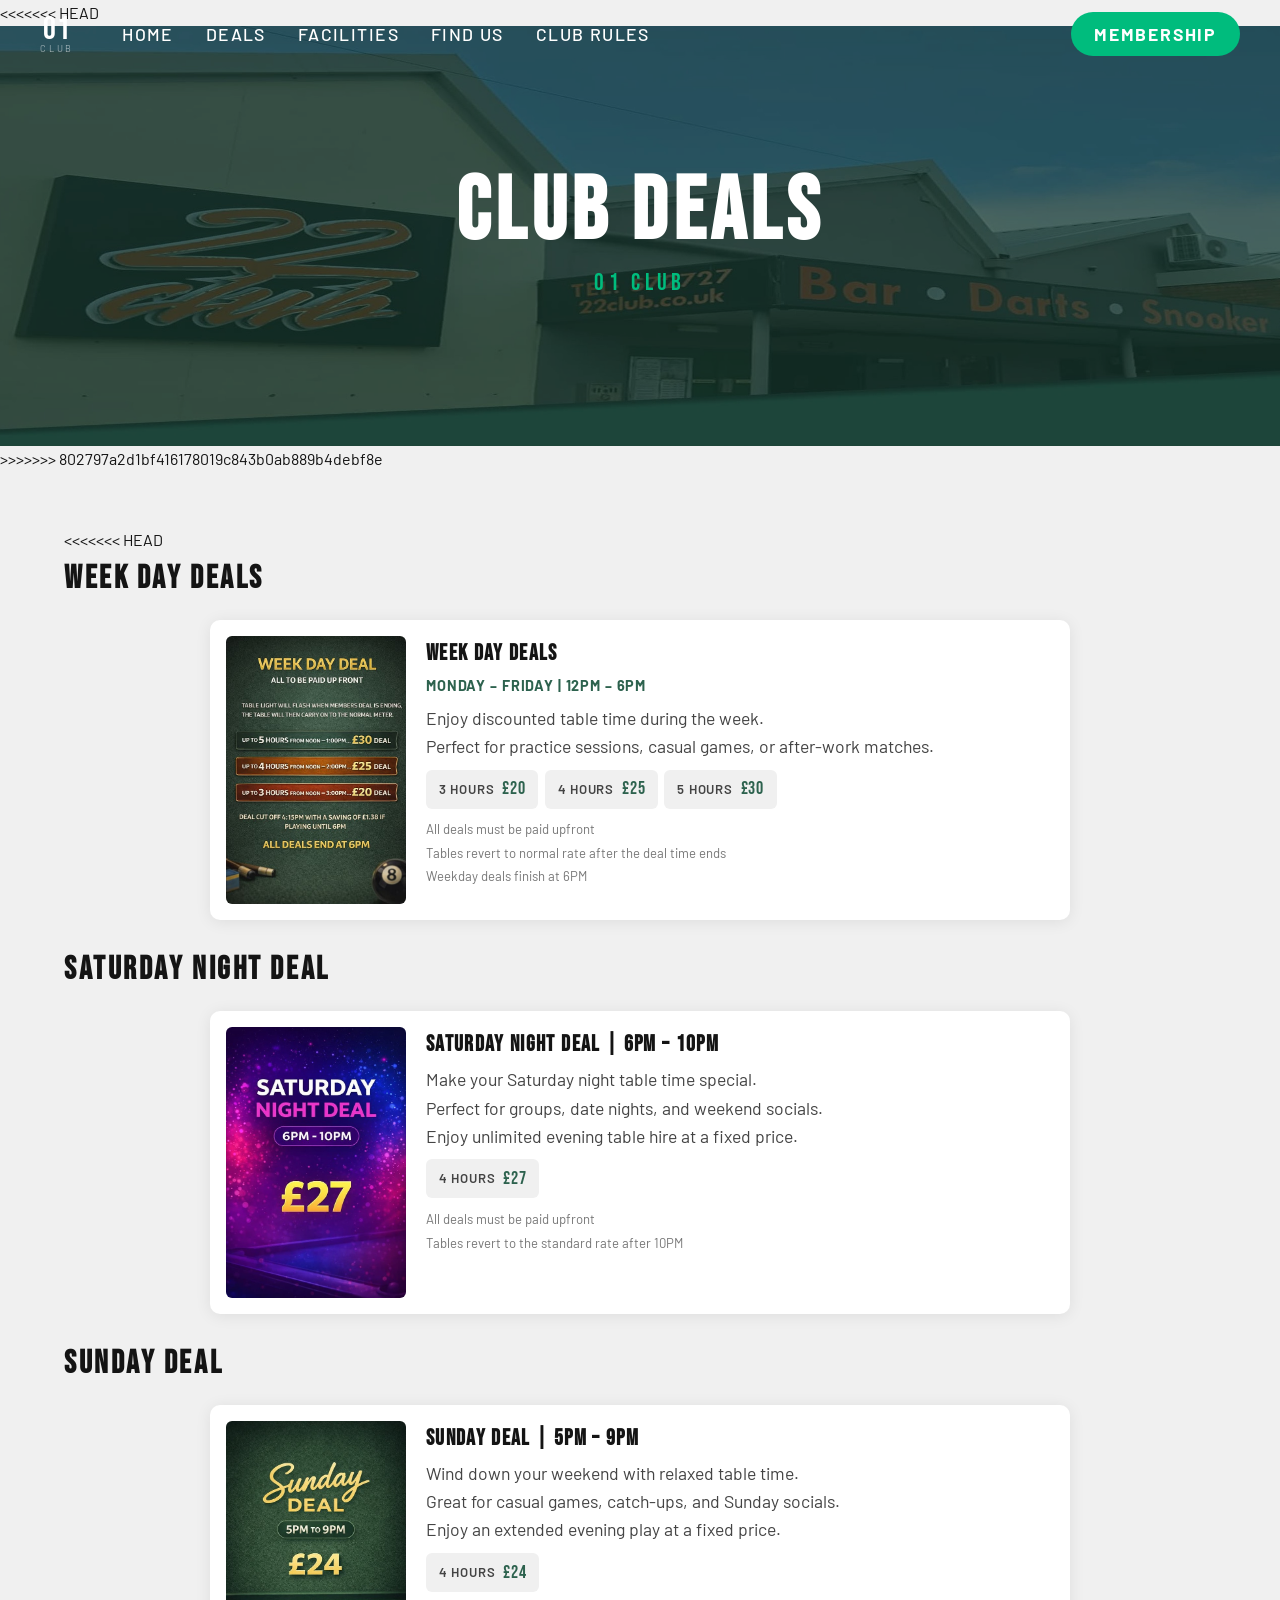
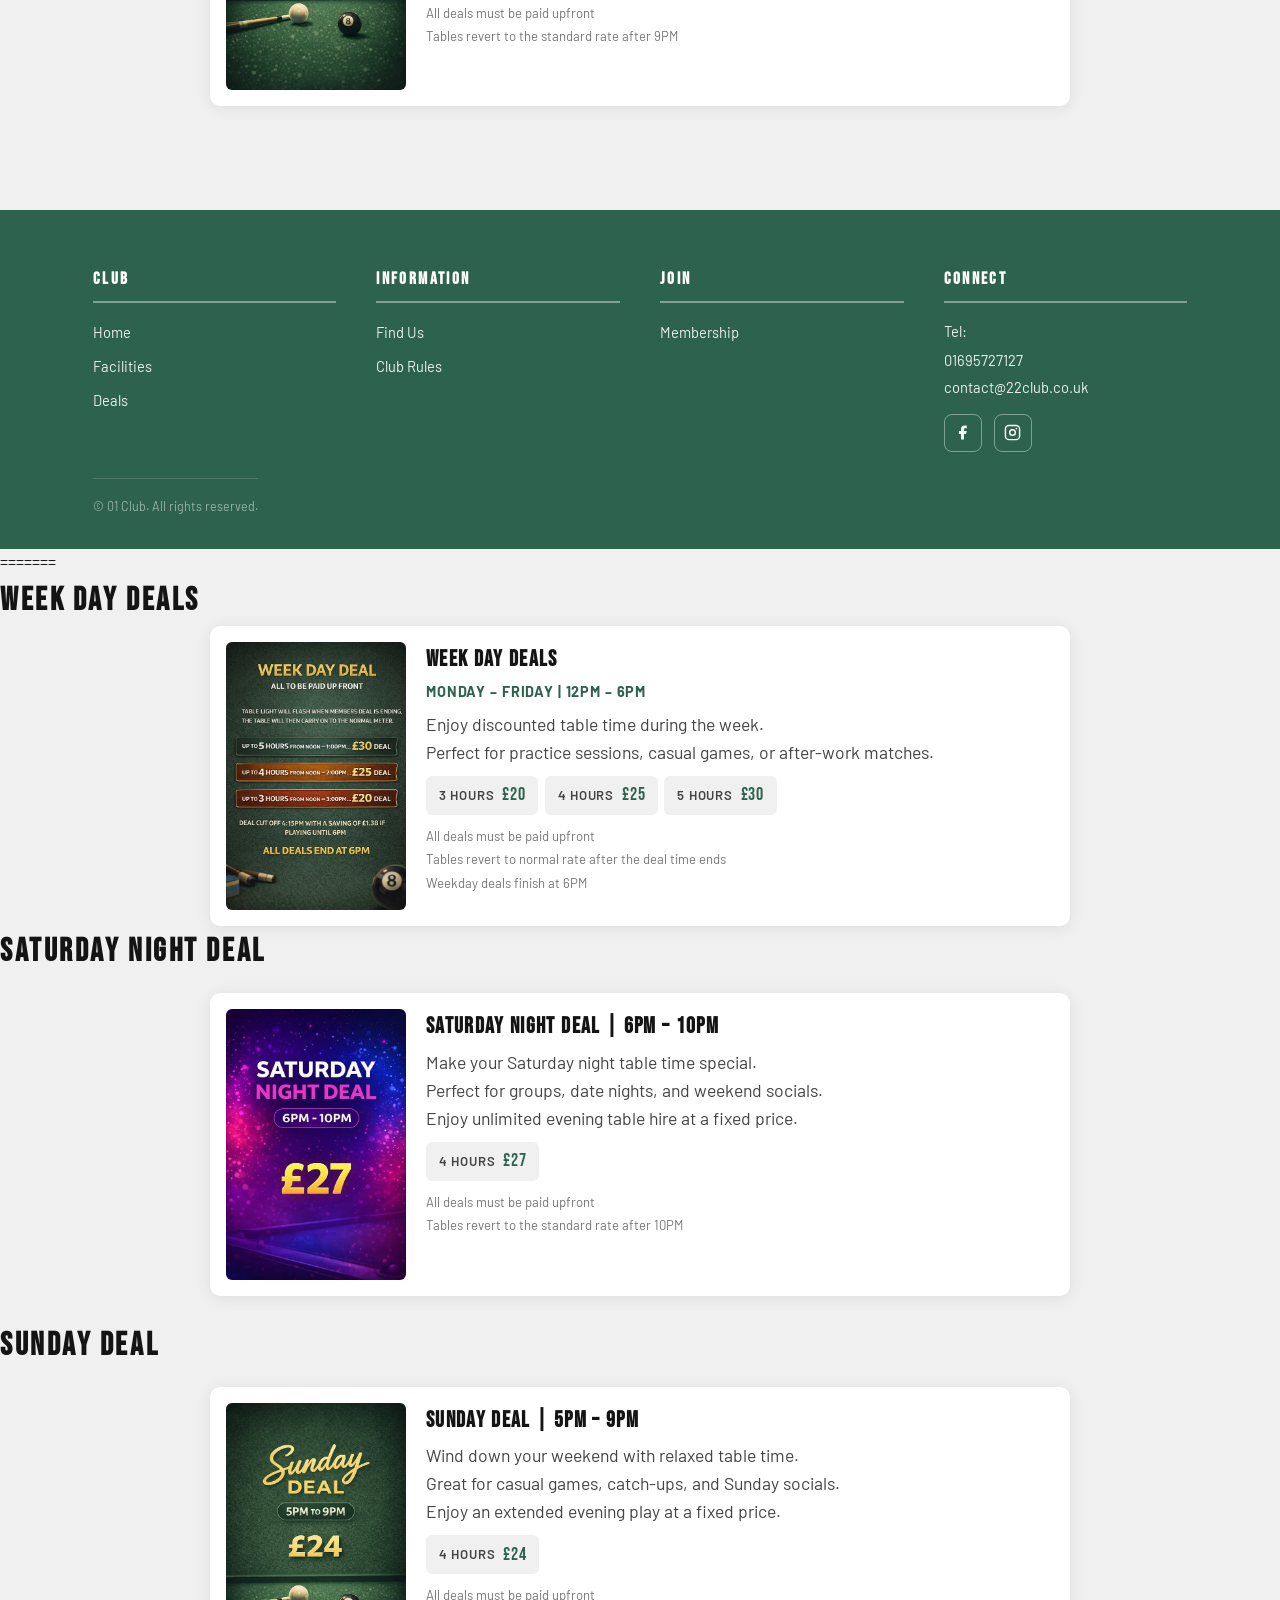
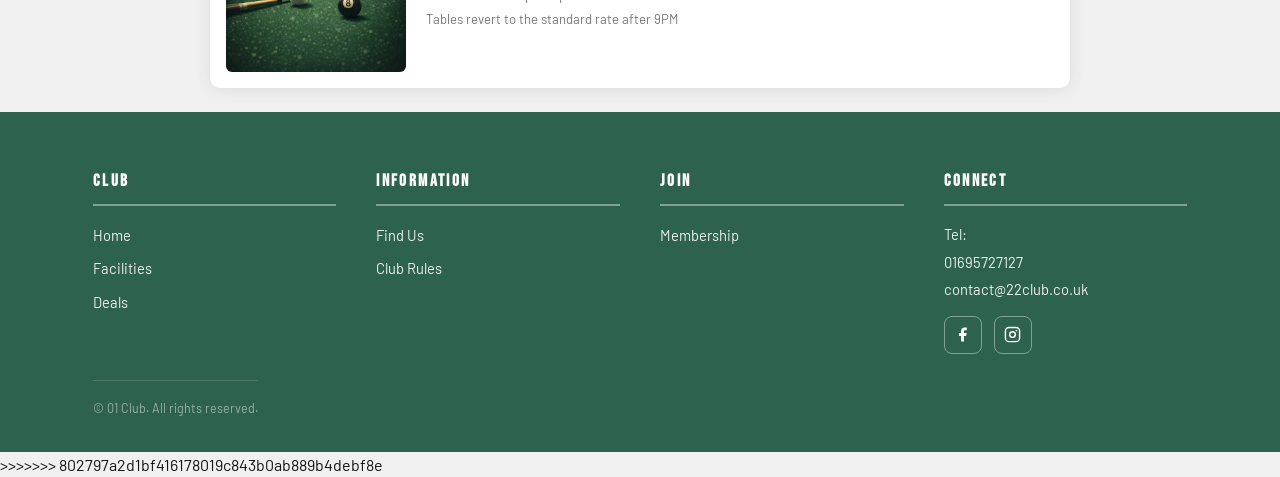
==== commit 9edf6bca: "Improve accessibility and visual hierarchy across 22 Club redesign Cleaned redundant ARIA usage and " ====
--- a/club-deals.html
+++ b/club-deals.html
@@ -13,6 +13,7 @@
 </head>
 <body>
     <!-- Navigation -->
+<<<<<<< HEAD
     <nav class="site-nav">
         <div class="nav-inner">
             <a href="index.html" class="nav-logo">
@@ -36,12 +37,22 @@
     <!-- Mobile drawer -->
     <nav id="mobile-menu" class="mobile-drawer">
         <ul>
+=======
+    <nav class="site-nav" role="navigation" aria-label="Main navigation">
+        <div class="nav-inner">
+        <a href="index.html" class="nav-logo" aria-label="01 Club – Home">
+            <span class="logo-number">01</span>
+            <span class="logo-word">Club</span>
+        </a>
+        <ul class="nav-links" role="list">
+>>>>>>> 802797a2d1bf416178019c843b0ab889b4debf8e
             <li><a href="index.html">Home</a></li>
             <li><a href="club-deals.html">Deals</a></li>
             <li><a href="index.html#facilities">Facilities</a></li>
             <li><a href="index.html#find-us">Find Us</a></li>
             <li><a href="club-rules.html">Club Rules</a></li>
         </ul>
+<<<<<<< HEAD
     </nav>
 
     <!-- Hero -->
@@ -54,10 +65,38 @@
         </div>
     </header>
 
+=======
+        <a href="membership.html" class="nav-cta" aria-current="page">Membership</a>
+        <button class="hamburger" aria-controls="mobile-menu" aria-expanded="false" aria-label="Open navigation menu">
+            <span></span><span></span><span></span>
+        </button>
+        </div>
+    </nav>
+    <!-- Mobile drawer -->
+    <nav id="mobile-menu" class="mobile-drawer" aria-label="Mobile navigation">
+        <ul role="list">
+        <li><a href="index.html">Home</a></li>
+        <li><a href="club-deals.html">Deals</a></li>
+        <li><a href="index.html#facilities">Facilities</a></li>
+        <li><a href="index.html#find-us">Find Us</a></li>
+        <li><a href="club-rules.html">Club Rules</a></li>
+        </ul>
+    </nav>
+    <!-- Hero -->
+    <header class="hero" role="banner">
+        <img src="images/club_deals_hero_banner.jpg" alt="01 Club bar area" fetchpriority="high" />
+        <span class="hero-overlay" aria-hidden="true"></span>
+        <div class="hero-content">
+        <h1>Club Deals</h1>
+        <p>01 Club</p>
+        </div>
+    </header>
+>>>>>>> 802797a2d1bf416178019c843b0ab889b4debf8e
     <!-- Main content -->
     <main>
         <!-- Week Day Deals -->
         <section class="deal-section" aria-labelledby="weekday-heading">
+<<<<<<< HEAD
             <header class="section-header">
                 <span class="rule-line" aria-hidden="true"></span>
                 <h2 id="weekday-heading">Week Day Deals</h2>
@@ -179,6 +218,125 @@
         </div>
     </footer>
 
+=======
+        <header class="section-header">
+            <span class="rule-line" aria-hidden="true"></span>
+            <h2 id="weekday-heading">Week Day Deals</h2>
+            <span class="rule-line" aria-hidden="true"></span>
+        </header>
+        <article class="deal-card">
+            <img src="images/weekday_deal_image.jpg" alt="Week Day Deal promotional image" class="deal-img" />
+            <section class="deal-body">
+            <h3>Week Day Deals</h3>
+            <p class="deal-time">Monday – Friday | 12PM – 6PM</p>
+            <p class="deal-desc">Enjoy discounted table time during the week.<br>Perfect for practice sessions, casual games, or after-work matches.</p>
+            <ul class="deal-prices" role="list">
+                <li><span class="deal-duration">3 Hours</span><span class="deal-price">£20</span></li>
+                <li><span class="deal-duration">4 Hours</span><span class="deal-price">£25</span></li>
+                <li><span class="deal-duration">5 Hours</span><span class="deal-price">£30</span></li>
+            </ul>
+            <ul class="deal-notes" role="list">
+                <li>All deals must be paid upfront</li>
+                <li>Tables revert to normal rate after the deal time ends</li>
+                <li>Weekday deals finish at 6PM</li>
+            </ul>
+            </section>
+        </article>
+        </section>
+        <!-- Saturday Night Deal -->
+        <section class="deal-section" aria-labelledby="saturday-heading">
+        <header class="section-header">
+            <span class="rule-line" aria-hidden="true"></span>
+            <h2 id="saturday-heading">Saturday Night Deal</h2>
+            <span class="rule-line" aria-hidden="true"></span>
+        </header>
+        <article class="deal-card">
+            <img src="images/saturday_night_deal_image.jpg" alt="Saturday Night Deal promotional image" class="deal-img" />
+            <section class="deal-body">
+            <h3>Saturday Night Deal | 6PM – 10PM</h3>
+            <p class="deal-desc">Make your Saturday night table time special.<br>Perfect for groups, date nights, and weekend socials.<br>Enjoy unlimited evening table hire at a fixed price.</p>
+            <ul class="deal-prices" role="list">
+                <li><span class="deal-duration">4 Hours</span><span class="deal-price">£27</span></li>
+            </ul>
+            <ul class="deal-notes" role="list">
+                <li>All deals must be paid upfront</li>
+                <li>Tables revert to the standard rate after 10PM</li>
+            </ul>
+            </section>
+        </article>
+        </section>
+        <!-- Sunday Deal -->
+        <section class="deal-section" aria-labelledby="sunday-heading">
+        <header class="section-header">
+            <span class="rule-line" aria-hidden="true"></span>
+            <h2 id="sunday-heading">Sunday Deal</h2>
+            <span class="rule-line" aria-hidden="true"></span>
+        </header>
+        <article class="deal-card">
+            <img src="images/sunday_deal_image.jpg" alt="Sunday Deal promotional image" class="deal-img" />
+            <section class="deal-body">
+            <h3>Sunday Deal | 5PM – 9PM</h3>
+            <p class="deal-desc">Wind down your weekend with relaxed table time.<br>Great for casual games, catch-ups, and Sunday socials.<br>Enjoy an extended evening play at a fixed price.</p>
+            <ul class="deal-prices" role="list">
+                <li><span class="deal-duration">4 Hours</span><span class="deal-price">£24</span></li>
+            </ul>
+            <ul class="deal-notes" role="list">
+                <li>All deals must be paid upfront</li>
+                <li>Tables revert to the standard rate after 9PM</li>
+            </ul>
+            </section>
+        </article>
+        </section>
+    </main>
+    <!-- Footer -->
+    <footer>
+        <div class="footer-inner">
+        <div class="footer-grid">
+            <section class="footer-col" aria-labelledby="footer-club">
+            <h3 id="footer-club">Club</h3>
+            <ul role="list">
+                <li><a href="index.html">Home</a></li>
+                <li><a href="index.html#facilities">Facilities</a></li>
+                <li><a href="club-deals.html">Deals</a></li>
+            </ul>
+            </section>
+            <section class="footer-col" aria-labelledby="footer-info">
+            <h3 id="footer-info">Information</h3>
+            <ul role="list">
+                <li><a href="index.html#find-us">Find Us</a></li>
+                <li><a href="club-rules.html">Club Rules</a></li>
+            </ul>
+            </section>
+            <section class="footer-col" aria-labelledby="footer-join">
+            <h3 id="footer-join">Join</h3>
+            <ul role="list">
+                <li><a href="#top">Membership</a></li>
+            </ul>
+            </section>
+            <section class="footer-col" aria-labelledby="footer-connect">
+            <h3 id="footer-connect">Connect</h3>
+            <address>
+                <p>Tel: <a href="tel:01695727127">01695727127</a></p>
+                <a href="mailto:contact@22club.co.uk">contact@22club.co.uk</a>
+            </address>
+            <nav class="social-links" aria-label="Social media links">
+                <a href="https://www.facebook.com/22club/?locale=en_GB" target="_blank" rel="noopener noreferrer" aria-label="22 Club on Facebook (opens in new tab)">
+                <svg viewBox="0 0 24 24" xmlns="http://www.w3.org/2000/svg" aria-hidden="true"><path d="M18 2h-3a5 5 0 0 0-5 5v3H7v4h3v8h4v-8h3l1-4h-4V7a1 1 0 0 1 1-1h3z"/></svg>
+                </a>
+                <a href="https://www.instagram.com/22club_ormskirk/?hl=en-gb" target="_blank" rel="noopener noreferrer" aria-label="22 Club on Instagram (opens in new tab)">
+                <svg viewBox="0 0 24 24" xmlns="http://www.w3.org/2000/svg" aria-hidden="true">
+                    <rect x="2" y="2" width="20" height="20" rx="5" ry="5" fill="none" stroke="currentColor" stroke-width="2"/>
+                    <circle cx="12" cy="12" r="4" fill="none" stroke="currentColor" stroke-width="2"/>
+                    <circle cx="17.5" cy="6.5" r="1.2"/>
+                </svg>
+                </a>
+            </nav>
+            </section>
+        </div>
+        <small class="footer-bar">&copy; <span id="yr"></span> 01 Club. All rights reserved.</small>
+        </div>
+    </footer>
+>>>>>>> 802797a2d1bf416178019c843b0ab889b4debf8e
     <!-- Scripts -->
     <script src="js/membership.js"></script>
 </body>
--- a/css/style.css
+++ b/css/style.css
@@ -91,6 +91,7 @@
 /* ---------- Hero ---------- */
 .hero { position: relative; height: 420px; display: flex; align-items: center; justify-content: center; overflow: hidden; }
 .hero img { position: absolute; inset: 0; width: 100%; height: 100%; object-fit: cover; filter: brightness(0.62); }
+<<<<<<< HEAD
 .hero-overlay { position: absolute; inset: 0; background: linear-gradient(to bottom,rgba(0, 120, 80, 0.65) 0%,rgba(255, 255, 255, 0.22) 45%,rgba(0, 70, 160, 0.65) 100%); }
 .hero-content { position: relative; z-index: 1; text-align: center; }
 .hero-content h1 { font-family: 'Bebas Neue', sans-serif; font-size: clamp(3rem, 8vw, 5.5rem); letter-spacing: 0.06em; color: var(--white); line-height: 1; }
@@ -98,6 +99,12 @@
 .hero-hours { margin-top: 1rem; margin-bottom: 1.4rem; display: flex; flex-direction: column; align-items: center; gap: 0.2rem; }
 .hero-hours-title { font-family: 'Bebas Neue', sans-serif; font-size: 0.82rem; letter-spacing: 0.18em; color: rgba(255,255,255,0.78); text-shadow:0 0 10px rgba(255,255,255,0.18), 0 0 22px rgba(0,188,125,0.18); }
 .hero-hours-line { font-size: 0.92rem; font-weight: 500; color: rgba(255,255,255,0.96); text-shadow: 0 2px 12px rgba(0,0,0,0.45); line-height: 1.45; }
+=======
+.hero-overlay { position: absolute; inset: 0; background: linear-gradient(to bottom, rgba(0,0,0,0.05) 0%, rgba(0,0,0,0.35) 100%); }
+.hero-content { position: relative; z-index: 1; text-align: center; }
+.hero-content h1 { font-family: 'Bebas Neue', sans-serif; font-size: clamp(3rem, 8vw, 5.5rem); letter-spacing: 0.06em; color: var(--white); line-height: 1; }
+.hero-content p { font-family: 'Bebas Neue', sans-serif; font-size: clamp(1.1rem, 3vw, 1.5rem); letter-spacing: 0.18em; color: var(--green); margin-top: 0.4rem; }
+>>>>>>> 802797a2d1bf416178019c843b0ab889b4debf8e
 
 /* ---------- Section Header ---------- */
 .section-header { display: flex; align-items: center; gap: 1.2rem; width: 80%; margin: 0 auto 2rem; }
@@ -249,7 +256,10 @@
 .beer-stage { position: absolute; inset: 0; }
 .bl-liquid { position: absolute; bottom: 0; left: 0; width: 100%; height: 0; object-fit: cover; object-position: top center; z-index: 1; }
 .beer-section.pour-active .bl-liquid { height: 100%; transition: height 2.8s ease; }
+<<<<<<< HEAD
 .bl-liquid-reset { transition: none !important; height: 0 !important; }
+=======
+>>>>>>> 802797a2d1bf416178019c843b0ab889b4debf8e
 
 /* ---------- Responsive ---------- */
 @media (max-width: 820px) {
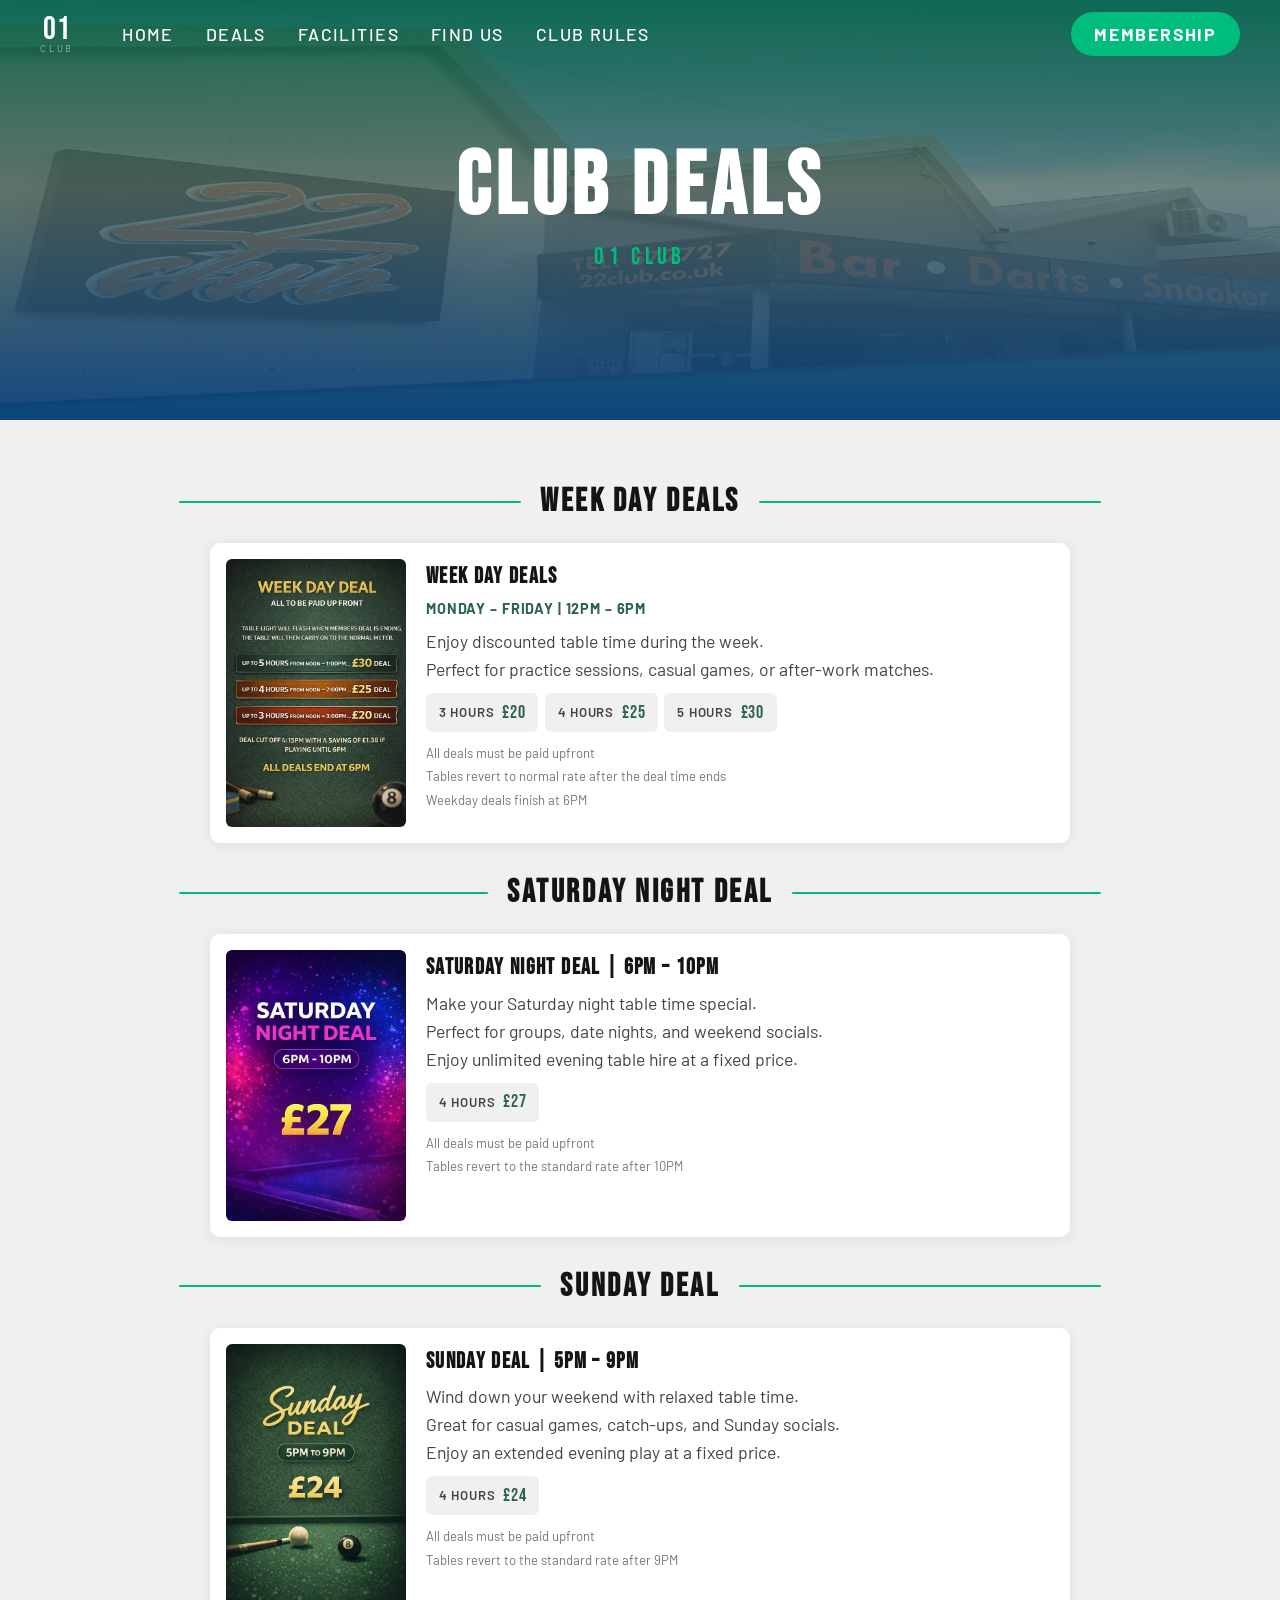
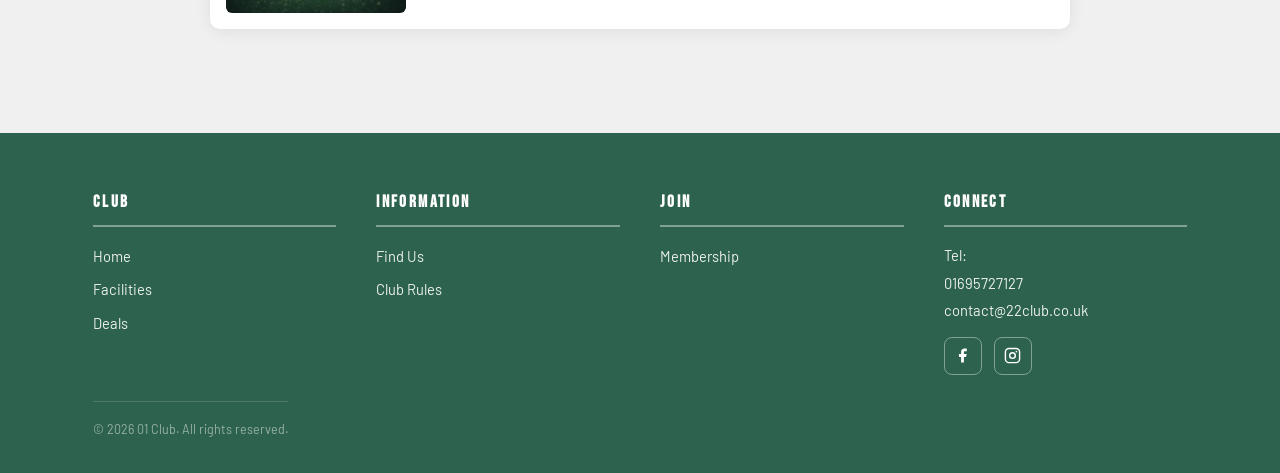
==== commit b116606a: "Improve accessibility and visual hierarchy across 22 Club redesign Replaced broken merged files with" ====
--- a/club-deals.html
+++ b/club-deals.html
@@ -13,7 +13,6 @@
 </head>
 <body>
     <!-- Navigation -->
-<<<<<<< HEAD
     <nav class="site-nav">
         <div class="nav-inner">
             <a href="index.html" class="nav-logo">
@@ -37,22 +36,12 @@
     <!-- Mobile drawer -->
     <nav id="mobile-menu" class="mobile-drawer">
         <ul>
-=======
-    <nav class="site-nav" role="navigation" aria-label="Main navigation">
-        <div class="nav-inner">
-        <a href="index.html" class="nav-logo" aria-label="01 Club – Home">
-            <span class="logo-number">01</span>
-            <span class="logo-word">Club</span>
-        </a>
-        <ul class="nav-links" role="list">
->>>>>>> 802797a2d1bf416178019c843b0ab889b4debf8e
             <li><a href="index.html">Home</a></li>
             <li><a href="club-deals.html">Deals</a></li>
             <li><a href="index.html#facilities">Facilities</a></li>
             <li><a href="index.html#find-us">Find Us</a></li>
             <li><a href="club-rules.html">Club Rules</a></li>
         </ul>
-<<<<<<< HEAD
     </nav>
 
     <!-- Hero -->
@@ -65,38 +54,10 @@
         </div>
     </header>
 
-=======
-        <a href="membership.html" class="nav-cta" aria-current="page">Membership</a>
-        <button class="hamburger" aria-controls="mobile-menu" aria-expanded="false" aria-label="Open navigation menu">
-            <span></span><span></span><span></span>
-        </button>
-        </div>
-    </nav>
-    <!-- Mobile drawer -->
-    <nav id="mobile-menu" class="mobile-drawer" aria-label="Mobile navigation">
-        <ul role="list">
-        <li><a href="index.html">Home</a></li>
-        <li><a href="club-deals.html">Deals</a></li>
-        <li><a href="index.html#facilities">Facilities</a></li>
-        <li><a href="index.html#find-us">Find Us</a></li>
-        <li><a href="club-rules.html">Club Rules</a></li>
-        </ul>
-    </nav>
-    <!-- Hero -->
-    <header class="hero" role="banner">
-        <img src="images/club_deals_hero_banner.jpg" alt="01 Club bar area" fetchpriority="high" />
-        <span class="hero-overlay" aria-hidden="true"></span>
-        <div class="hero-content">
-        <h1>Club Deals</h1>
-        <p>01 Club</p>
-        </div>
-    </header>
->>>>>>> 802797a2d1bf416178019c843b0ab889b4debf8e
     <!-- Main content -->
     <main>
         <!-- Week Day Deals -->
         <section class="deal-section" aria-labelledby="weekday-heading">
-<<<<<<< HEAD
             <header class="section-header">
                 <span class="rule-line" aria-hidden="true"></span>
                 <h2 id="weekday-heading">Week Day Deals</h2>
@@ -218,125 +179,6 @@
         </div>
     </footer>
 
-=======
-        <header class="section-header">
-            <span class="rule-line" aria-hidden="true"></span>
-            <h2 id="weekday-heading">Week Day Deals</h2>
-            <span class="rule-line" aria-hidden="true"></span>
-        </header>
-        <article class="deal-card">
-            <img src="images/weekday_deal_image.jpg" alt="Week Day Deal promotional image" class="deal-img" />
-            <section class="deal-body">
-            <h3>Week Day Deals</h3>
-            <p class="deal-time">Monday – Friday | 12PM – 6PM</p>
-            <p class="deal-desc">Enjoy discounted table time during the week.<br>Perfect for practice sessions, casual games, or after-work matches.</p>
-            <ul class="deal-prices" role="list">
-                <li><span class="deal-duration">3 Hours</span><span class="deal-price">£20</span></li>
-                <li><span class="deal-duration">4 Hours</span><span class="deal-price">£25</span></li>
-                <li><span class="deal-duration">5 Hours</span><span class="deal-price">£30</span></li>
-            </ul>
-            <ul class="deal-notes" role="list">
-                <li>All deals must be paid upfront</li>
-                <li>Tables revert to normal rate after the deal time ends</li>
-                <li>Weekday deals finish at 6PM</li>
-            </ul>
-            </section>
-        </article>
-        </section>
-        <!-- Saturday Night Deal -->
-        <section class="deal-section" aria-labelledby="saturday-heading">
-        <header class="section-header">
-            <span class="rule-line" aria-hidden="true"></span>
-            <h2 id="saturday-heading">Saturday Night Deal</h2>
-            <span class="rule-line" aria-hidden="true"></span>
-        </header>
-        <article class="deal-card">
-            <img src="images/saturday_night_deal_image.jpg" alt="Saturday Night Deal promotional image" class="deal-img" />
-            <section class="deal-body">
-            <h3>Saturday Night Deal | 6PM – 10PM</h3>
-            <p class="deal-desc">Make your Saturday night table time special.<br>Perfect for groups, date nights, and weekend socials.<br>Enjoy unlimited evening table hire at a fixed price.</p>
-            <ul class="deal-prices" role="list">
-                <li><span class="deal-duration">4 Hours</span><span class="deal-price">£27</span></li>
-            </ul>
-            <ul class="deal-notes" role="list">
-                <li>All deals must be paid upfront</li>
-                <li>Tables revert to the standard rate after 10PM</li>
-            </ul>
-            </section>
-        </article>
-        </section>
-        <!-- Sunday Deal -->
-        <section class="deal-section" aria-labelledby="sunday-heading">
-        <header class="section-header">
-            <span class="rule-line" aria-hidden="true"></span>
-            <h2 id="sunday-heading">Sunday Deal</h2>
-            <span class="rule-line" aria-hidden="true"></span>
-        </header>
-        <article class="deal-card">
-            <img src="images/sunday_deal_image.jpg" alt="Sunday Deal promotional image" class="deal-img" />
-            <section class="deal-body">
-            <h3>Sunday Deal | 5PM – 9PM</h3>
-            <p class="deal-desc">Wind down your weekend with relaxed table time.<br>Great for casual games, catch-ups, and Sunday socials.<br>Enjoy an extended evening play at a fixed price.</p>
-            <ul class="deal-prices" role="list">
-                <li><span class="deal-duration">4 Hours</span><span class="deal-price">£24</span></li>
-            </ul>
-            <ul class="deal-notes" role="list">
-                <li>All deals must be paid upfront</li>
-                <li>Tables revert to the standard rate after 9PM</li>
-            </ul>
-            </section>
-        </article>
-        </section>
-    </main>
-    <!-- Footer -->
-    <footer>
-        <div class="footer-inner">
-        <div class="footer-grid">
-            <section class="footer-col" aria-labelledby="footer-club">
-            <h3 id="footer-club">Club</h3>
-            <ul role="list">
-                <li><a href="index.html">Home</a></li>
-                <li><a href="index.html#facilities">Facilities</a></li>
-                <li><a href="club-deals.html">Deals</a></li>
-            </ul>
-            </section>
-            <section class="footer-col" aria-labelledby="footer-info">
-            <h3 id="footer-info">Information</h3>
-            <ul role="list">
-                <li><a href="index.html#find-us">Find Us</a></li>
-                <li><a href="club-rules.html">Club Rules</a></li>
-            </ul>
-            </section>
-            <section class="footer-col" aria-labelledby="footer-join">
-            <h3 id="footer-join">Join</h3>
-            <ul role="list">
-                <li><a href="#top">Membership</a></li>
-            </ul>
-            </section>
-            <section class="footer-col" aria-labelledby="footer-connect">
-            <h3 id="footer-connect">Connect</h3>
-            <address>
-                <p>Tel: <a href="tel:01695727127">01695727127</a></p>
-                <a href="mailto:contact@22club.co.uk">contact@22club.co.uk</a>
-            </address>
-            <nav class="social-links" aria-label="Social media links">
-                <a href="https://www.facebook.com/22club/?locale=en_GB" target="_blank" rel="noopener noreferrer" aria-label="22 Club on Facebook (opens in new tab)">
-                <svg viewBox="0 0 24 24" xmlns="http://www.w3.org/2000/svg" aria-hidden="true"><path d="M18 2h-3a5 5 0 0 0-5 5v3H7v4h3v8h4v-8h3l1-4h-4V7a1 1 0 0 1 1-1h3z"/></svg>
-                </a>
-                <a href="https://www.instagram.com/22club_ormskirk/?hl=en-gb" target="_blank" rel="noopener noreferrer" aria-label="22 Club on Instagram (opens in new tab)">
-                <svg viewBox="0 0 24 24" xmlns="http://www.w3.org/2000/svg" aria-hidden="true">
-                    <rect x="2" y="2" width="20" height="20" rx="5" ry="5" fill="none" stroke="currentColor" stroke-width="2"/>
-                    <circle cx="12" cy="12" r="4" fill="none" stroke="currentColor" stroke-width="2"/>
-                    <circle cx="17.5" cy="6.5" r="1.2"/>
-                </svg>
-                </a>
-            </nav>
-            </section>
-        </div>
-        <small class="footer-bar">&copy; <span id="yr"></span> 01 Club. All rights reserved.</small>
-        </div>
-    </footer>
->>>>>>> 802797a2d1bf416178019c843b0ab889b4debf8e
     <!-- Scripts -->
     <script src="js/membership.js"></script>
 </body>
--- a/css/style.css
+++ b/css/style.css
@@ -91,7 +91,6 @@
 /* ---------- Hero ---------- */
 .hero { position: relative; height: 420px; display: flex; align-items: center; justify-content: center; overflow: hidden; }
 .hero img { position: absolute; inset: 0; width: 100%; height: 100%; object-fit: cover; filter: brightness(0.62); }
-<<<<<<< HEAD
 .hero-overlay { position: absolute; inset: 0; background: linear-gradient(to bottom,rgba(0, 120, 80, 0.65) 0%,rgba(255, 255, 255, 0.22) 45%,rgba(0, 70, 160, 0.65) 100%); }
 .hero-content { position: relative; z-index: 1; text-align: center; }
 .hero-content h1 { font-family: 'Bebas Neue', sans-serif; font-size: clamp(3rem, 8vw, 5.5rem); letter-spacing: 0.06em; color: var(--white); line-height: 1; }
@@ -99,12 +98,6 @@
 .hero-hours { margin-top: 1rem; margin-bottom: 1.4rem; display: flex; flex-direction: column; align-items: center; gap: 0.2rem; }
 .hero-hours-title { font-family: 'Bebas Neue', sans-serif; font-size: 0.82rem; letter-spacing: 0.18em; color: rgba(255,255,255,0.78); text-shadow:0 0 10px rgba(255,255,255,0.18), 0 0 22px rgba(0,188,125,0.18); }
 .hero-hours-line { font-size: 0.92rem; font-weight: 500; color: rgba(255,255,255,0.96); text-shadow: 0 2px 12px rgba(0,0,0,0.45); line-height: 1.45; }
-=======
-.hero-overlay { position: absolute; inset: 0; background: linear-gradient(to bottom, rgba(0,0,0,0.05) 0%, rgba(0,0,0,0.35) 100%); }
-.hero-content { position: relative; z-index: 1; text-align: center; }
-.hero-content h1 { font-family: 'Bebas Neue', sans-serif; font-size: clamp(3rem, 8vw, 5.5rem); letter-spacing: 0.06em; color: var(--white); line-height: 1; }
-.hero-content p { font-family: 'Bebas Neue', sans-serif; font-size: clamp(1.1rem, 3vw, 1.5rem); letter-spacing: 0.18em; color: var(--green); margin-top: 0.4rem; }
->>>>>>> 802797a2d1bf416178019c843b0ab889b4debf8e
 
 /* ---------- Section Header ---------- */
 .section-header { display: flex; align-items: center; gap: 1.2rem; width: 80%; margin: 0 auto 2rem; }
@@ -256,10 +249,7 @@
 .beer-stage { position: absolute; inset: 0; }
 .bl-liquid { position: absolute; bottom: 0; left: 0; width: 100%; height: 0; object-fit: cover; object-position: top center; z-index: 1; }
 .beer-section.pour-active .bl-liquid { height: 100%; transition: height 2.8s ease; }
-<<<<<<< HEAD
 .bl-liquid-reset { transition: none !important; height: 0 !important; }
-=======
->>>>>>> 802797a2d1bf416178019c843b0ab889b4debf8e
 
 /* ---------- Responsive ---------- */
 @media (max-width: 820px) {
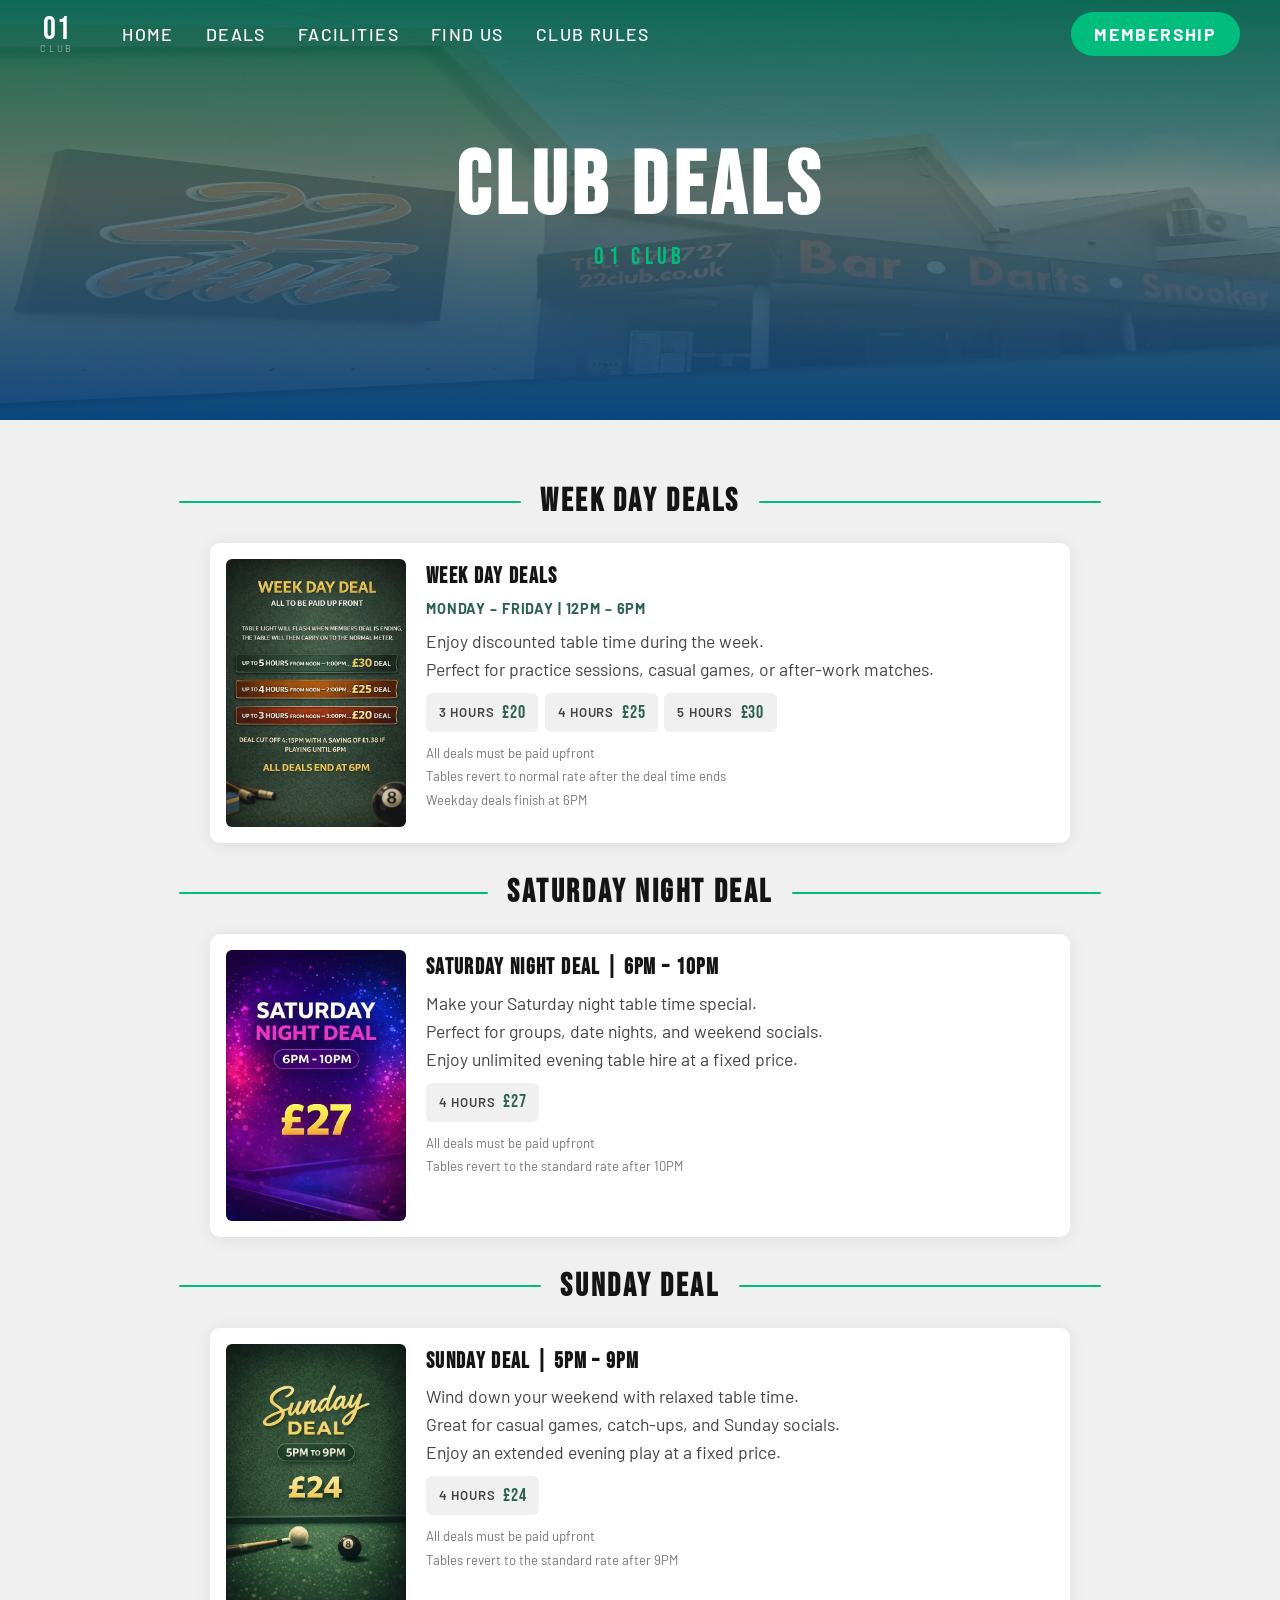
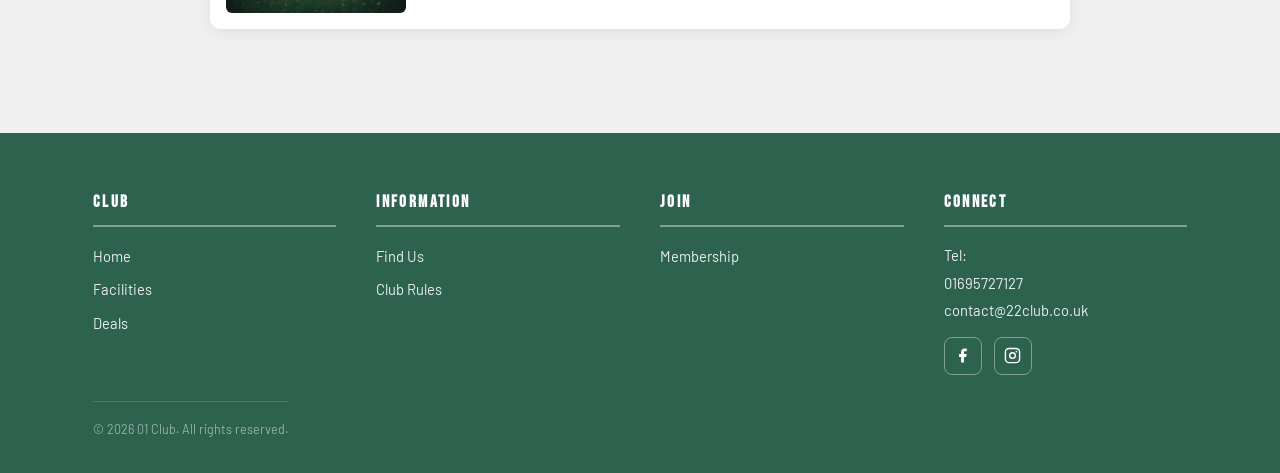
==== commit 137ce697: "Add webp image files, replacing other file foramts" ====
--- a/club-deals.html
+++ b/club-deals.html
@@ -26,7 +26,7 @@
                 <li><a href="index.html#find-us">Find Us</a></li>
                 <li><a href="club-rules.html">Club Rules</a></li>
             </ul>
-            <a href="membership.html" class="nav-cta" aria-current="page">Membership</a>
+            <a href="membership.html" class="nav-cta">Membership</a>
             <button class="hamburger" aria-controls="mobile-menu" aria-expanded="false" aria-label="Open navigation menu">
                 <span></span><span></span><span></span>
             </button>
@@ -46,7 +46,7 @@
 
     <!-- Hero -->
     <header class="hero">
-        <img src="images/club_deals_hero_banner.jpg" alt="01 Club bar area" fetchpriority="high" />
+        <img src="images/club_deals_hero_banner.webp" alt="01 Club bar area" fetchpriority="high" />
         <span class="hero-overlay" aria-hidden="true"></span>
         <div class="hero-content">
             <h1>Club Deals</h1>
@@ -64,7 +64,7 @@
                 <span class="rule-line" aria-hidden="true"></span>
             </header>
             <article class="deal-card">
-                <img src="images/weekday_deal_image.jpg" alt="Week Day Deal promotional image" class="deal-img" />
+                <img src="images/weekday_deal_image.webp" alt="Week Day Deal promotional image" class="deal-img" />
                 <section class="deal-body">
                     <h3>Week Day Deals</h3>
                     <p class="deal-time">Monday – Friday | 12PM – 6PM</p>
@@ -91,7 +91,7 @@
                 <span class="rule-line" aria-hidden="true"></span>
             </header>
             <article class="deal-card">
-                <img src="images/saturday_night_deal_image.jpg" alt="Saturday Night Deal promotional image" class="deal-img" />
+                <img src="images/saturday_night_deal_image.webp" alt="Saturday Night Deal promotional image" class="deal-img" />
                 <section class="deal-body">
                     <h3>Saturday Night Deal | 6PM – 10PM</h3>
                     <p class="deal-desc">Make your Saturday night table time special.<br>Perfect for groups, date nights, and weekend socials.<br>Enjoy unlimited evening table hire at a fixed price.</p>
@@ -114,7 +114,7 @@
                 <span class="rule-line" aria-hidden="true"></span>
             </header>
             <article class="deal-card">
-                <img src="images/sunday_deal_image.jpg" alt="Sunday Deal promotional image" class="deal-img" />
+                <img src="images/sunday_deal_image.webp" alt="Sunday Deal promotional image" class="deal-img" />
                 <section class="deal-body">
                     <h3>Sunday Deal | 5PM – 9PM</h3>
                     <p class="deal-desc">Wind down your weekend with relaxed table time.<br>Great for casual games, catch-ups, and Sunday socials.<br>Enjoy an extended evening play at a fixed price.</p>
--- a/css/style.css
+++ b/css/style.css
@@ -244,6 +244,18 @@
 .facility-item img { max-width: 600px; width: 90%; margin: 0 auto 1rem; }
 .facility-item p { max-width: 620px; margin: 0 auto; font-size: 1.1rem; color: var(--text-muted); line-height: 1.75; }
 
+@media (max-width: 820px) {
+  .facility-item p {
+    width: min(620px, calc(100% - 2rem));
+  }
+}
+
+@media (max-width: 480px) {
+  .facility-item p {
+    width: min(620px, calc(100% - 1.5rem));
+  }
+}
+
 /* ---------- Beer Animation ---------- */
 .beer-section { position: relative; width: 100%; height: 380px; overflow: hidden; background: var(--bg); margin: 0; }
 .beer-stage { position: absolute; inset: 0; }
@@ -253,6 +265,22 @@
 
 /* ---------- Responsive ---------- */
 @media (max-width: 820px) {
+  .bl-liquid {
+    height: 100%;
+    transform: translateY(100%);
+  }
+
+  .beer-section.pour-active .bl-liquid {
+    transform: translateY(0);
+    transition: transform 2.8s ease;
+  }
+
+  .bl-liquid-reset {
+    height: 100% !important;
+    transform: translateY(100%) !important;
+    transition: none !important;
+  }
+
   .beer-section { height: 220px; }
 }
 @media (max-width: 480px) {
--- a/css/grid.css
+++ b/css/grid.css
@@ -8,14 +8,29 @@
 .footer-grid { display: grid; grid-template-columns: repeat(4, 1fr); gap: 2.5rem; margin-bottom: 2.5rem; }
 /* ---------- Responsive ---------- */
 @media (max-width: 820px) {
+  .nav-inner     { gap: 0.75rem; }
   .nav-links     { display: none; }
   .hamburger     { display: flex; }
-  .nav-cta       { margin-left: auto; }
+  .nav-cta       {
+    margin-left: auto;
+    margin-right: 0.15rem;
+    padding: 0.42rem 0.95rem;
+    font-size: 0.82rem;
+    letter-spacing: 0.06em;
+  }
 
   .footer-grid { grid-template-columns: 1fr 1fr; }
   .section-header { width: 92%; }
 }
 @media (max-width: 480px) {
+  .nav-inner { gap: 0.55rem; }
+  .nav-cta {
+    padding: 0.38rem 0.78rem;
+    font-size: 0.74rem;
+    letter-spacing: 0.05em;
+    margin-right: 0.05rem;
+  }
+
   .footer-grid { grid-template-columns: 1fr; }
   .hero        { height: 300px; }
   .section-header { width: 100%; }
@@ -23,11 +38,40 @@
 
 /* ---------- Homepage Responsive ---------- */
 @media (max-width: 820px) {
-  .hero-tagline { grid-template-columns: 1fr; height: auto; padding: 1.25rem 5%; gap: 0.9rem; }
-  .tagline-heading { grid-column: 1; }
-  .tagline-desc { grid-column: 1; }
-  .tagline-btn { grid-column: 1; justify-self: start; }
-  .home-hero .hero-content { margin-bottom: 0; }
+  .home-hero .hero-tagline {
+    grid-template-columns: 1fr;
+    height: auto;
+    min-height: 0;
+    gap: 0.7rem;
+    padding: 1.05rem 1.15rem 1.2rem;
+    background: linear-gradient(to top, rgba(0, 57, 122, 0.9) 0%, rgba(0, 70, 160, 0.82) 58%, rgba(0, 70, 160, 0) 100%);
+    align-items: start;
+    justify-items: start;
+  }
+
+  .home-hero .tagline-heading,
+  .home-hero .tagline-desc,
+  .home-hero .tagline-btn {
+    grid-column: 1;
+    justify-self: start;
+    text-align: left;
+    width: 100%;
+  }
+
+  .home-hero .tagline-heading {
+    max-width: 24ch;
+    line-height: 1.2;
+  }
+
+  .home-hero .tagline-desc {
+    max-width: 34ch;
+  }
+
+  .home-hero .tagline-btn {
+    width: fit-content;
+  }
+
+  .home-hero .hero-content { margin-bottom: clamp(7.75rem, 23vh, 10.5rem); }
   .find-us-content { flex-direction: column; }
   .find-us-left { flex: unset; width: 100%; }
   .find-us-content iframe { width: 100%; height: 420px; }
@@ -37,6 +81,15 @@
   .beer-empty { height: 55%; }
 }
 @media (max-width: 480px) {
+  .home-hero .hero-tagline {
+    padding: 0.95rem 1rem 1.1rem;
+    gap: 0.6rem;
+  }
+
+  .home-hero .hero-content {
+    margin-bottom: clamp(8.5rem, 26vh, 11rem);
+  }
+
   .find-us-content iframe { height: 350px; }
   .beer-section { height: 280px; }
   .beer-standing { height: 85%; }
